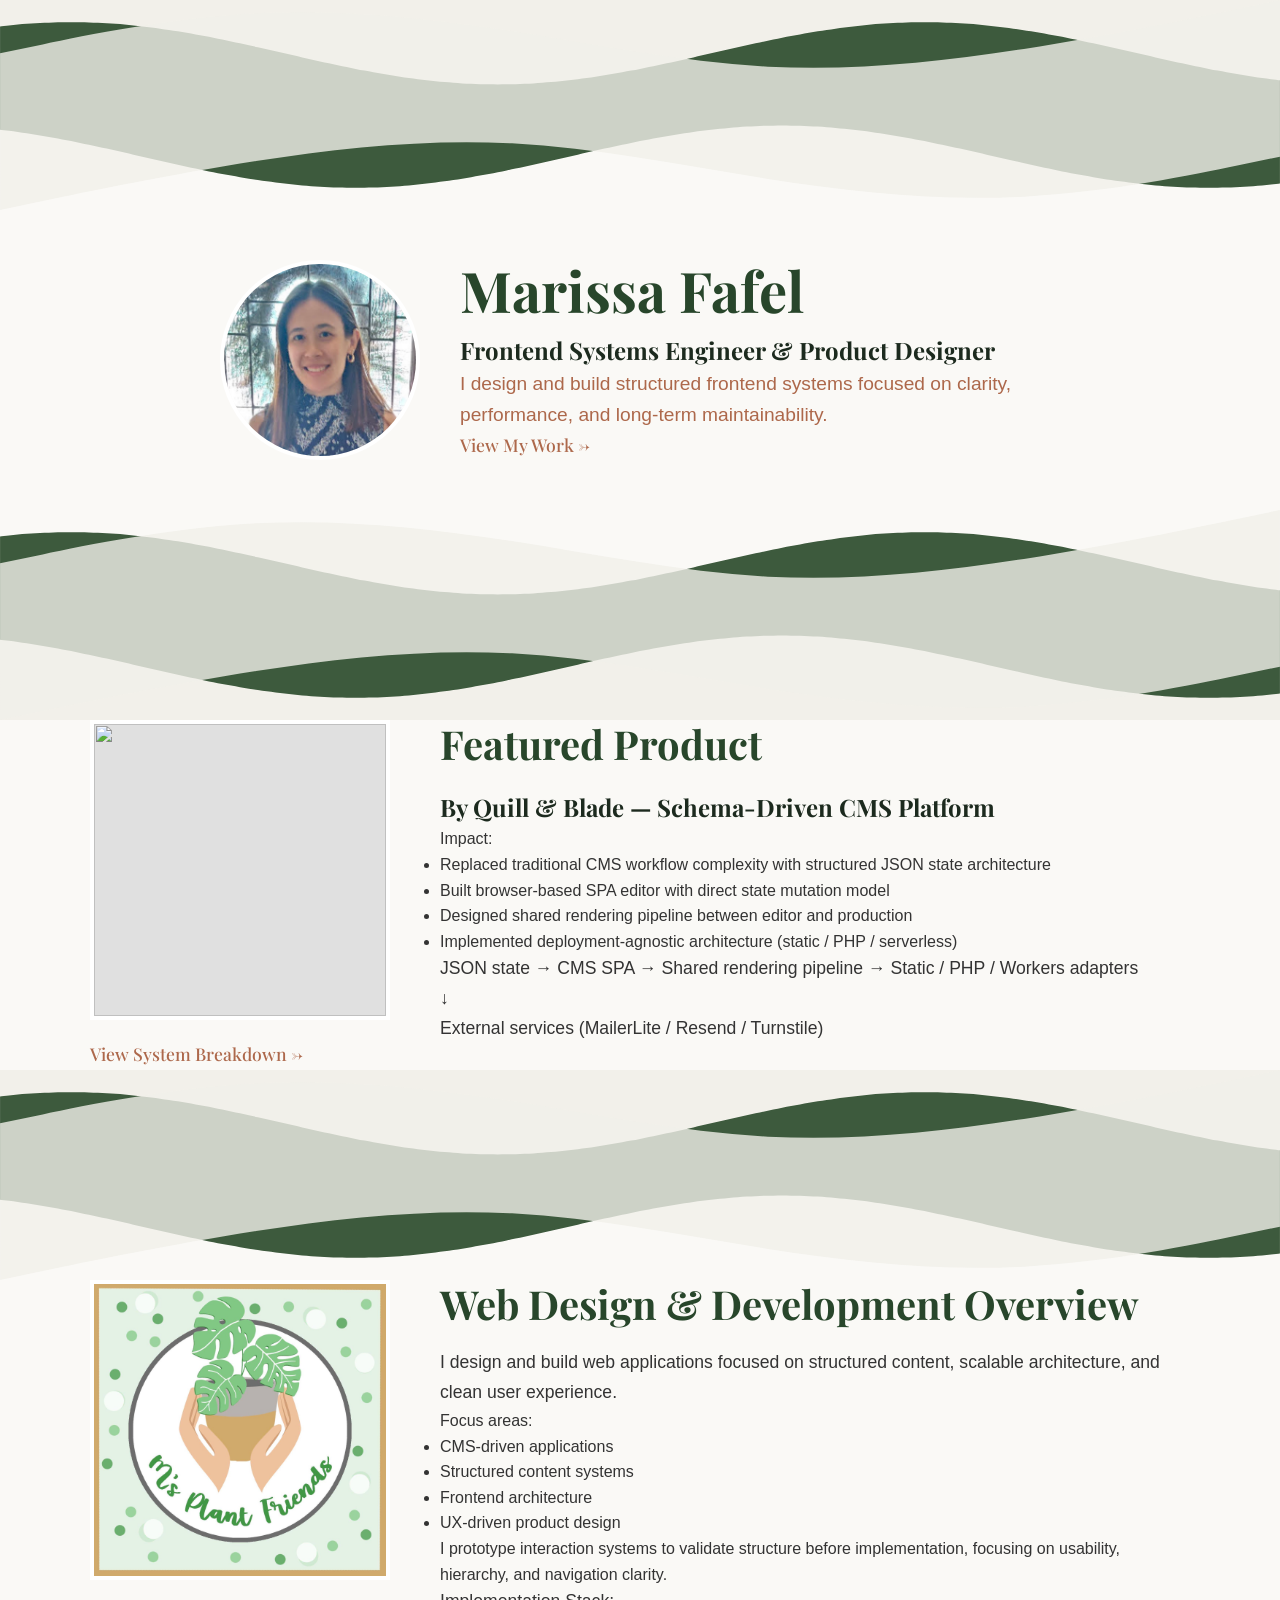
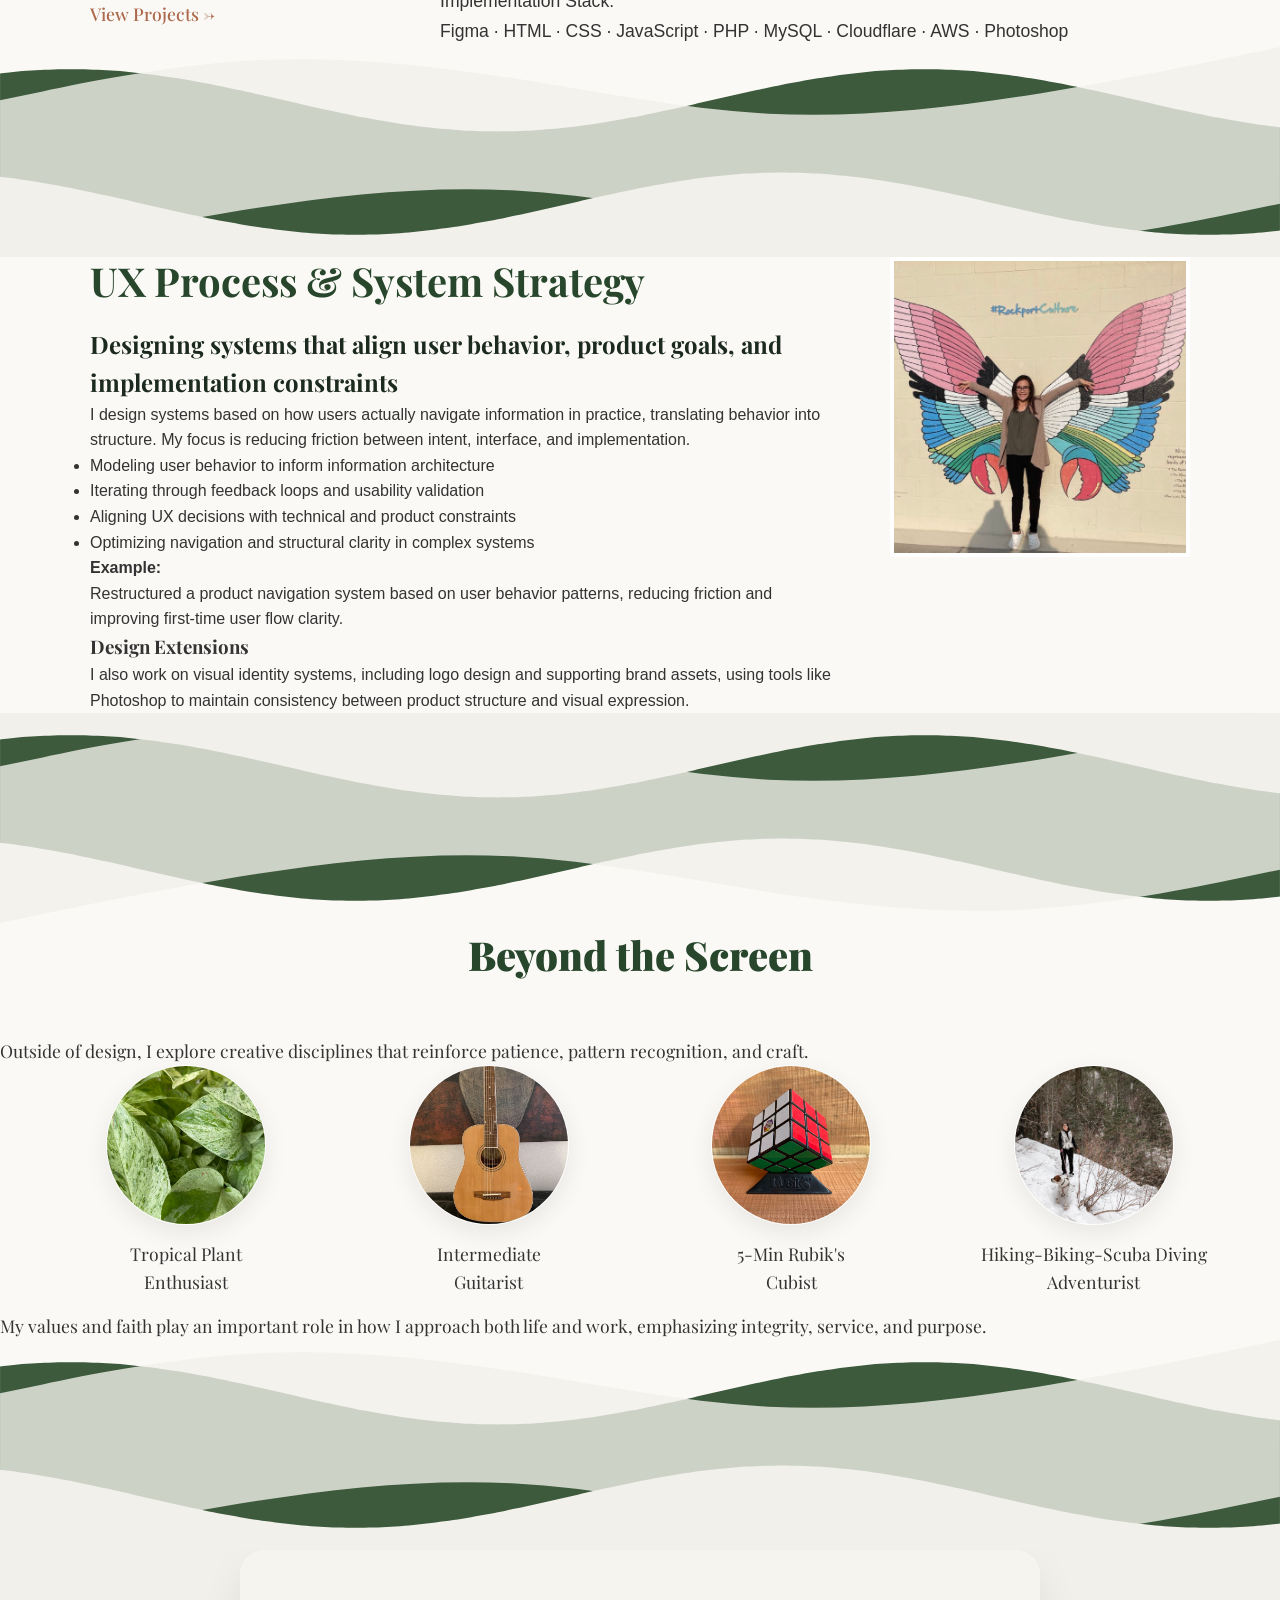
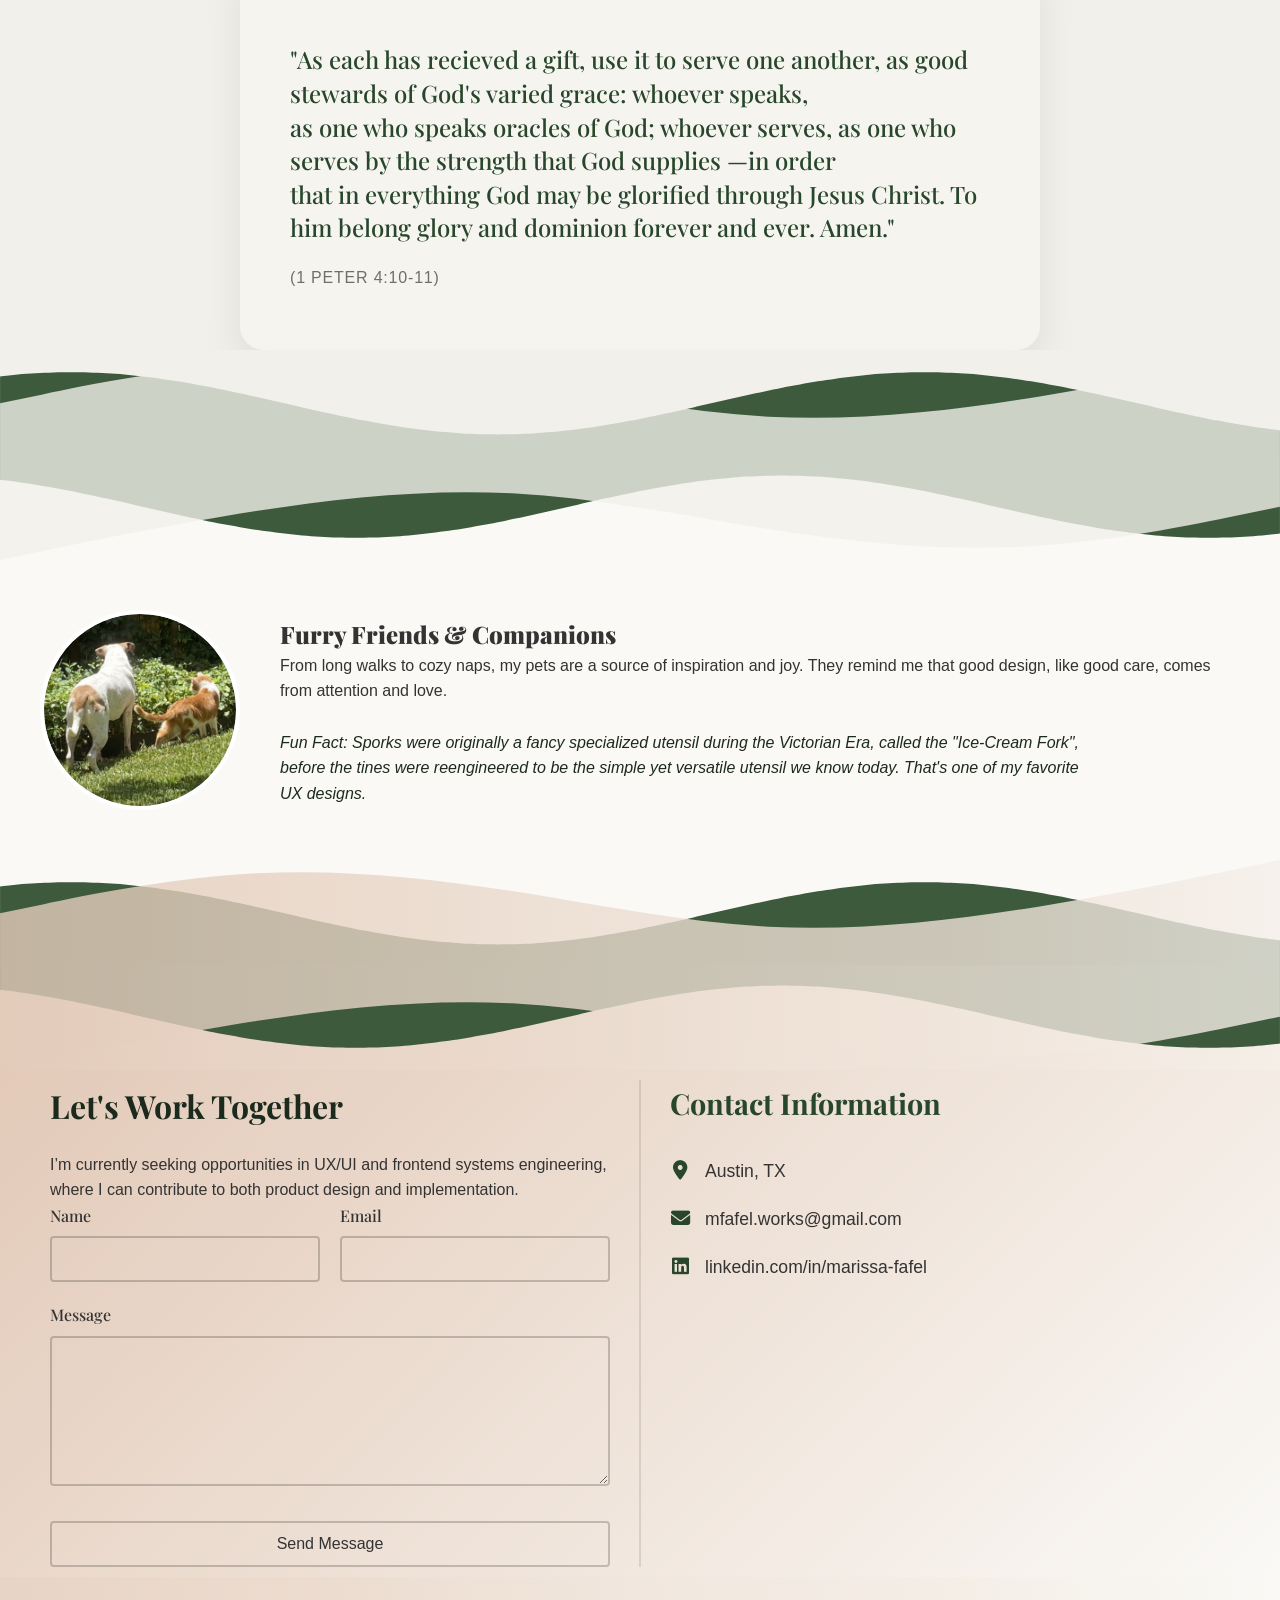
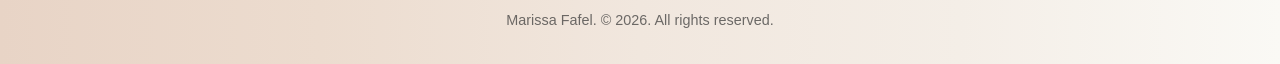
==== index.html @ 88733f37 "Update index.html" ====
<!doctype html>
<html lang="en">
  <head>
    <meta charset="utf-8" />
    <title>Marissa Fafel – Portfolio</title>
    <meta name="viewport" content="width=device-width, initial-scale=1" />
    <link rel="stylesheet" href="assets/css/styles.css" />
    <link rel="stylesheet" href="https://cdnjs.cloudflare.com/ajax/libs/font-awesome/6.4.0/css/all.min.css" />
  </head>
  <body class="is-preload">
    <div id="page-wrapper">
      <!-- Soft Wave Top -->
      <div class="wave-up-two"></div>
      <div class="wave-down"></div>
      <!-- Hero Section -->
      <section id="header" class="hero">
        <div class="hero-banner">
          <div class="hero-content">
            <div class="photo-circle">
              <img src="assets/images/self-photo.jpg" alt="" style="width: 100%; height: 100%; object-fit: cover; border-radius: 0%" />
            </div>
            <div class="hero-text">
              <h1 class="name">Marissa Fafel</h1>
              <h2 class="title">Frontend Systems Engineer & Product Designer</h2>
              <p class="hero-description">I design and build structured frontend systems focused on clarity, performance, and long-term maintainability.</p>
              <a href="#featured-projects" class="learn-more-btn" title="Detailed portfolio page">View My Work →</a>
            </div>
          </div>
        </div>
      </section>
      <!-- Soft Wave Divider -->
      <div class="wave-up"></div>
      <div class="wave-down-two"></div>
      <!-- New Section -->
      <section id="web-design" class="content-section">
        <div class="inner">
          <div class="section-content split-visual-left">
            <div class="visual">
              <div class="media">
                <img src="assets/images/Quill-Blade.jpg" alt="" style="width: 100%; height: 100%; object-fit: cover; border-radius: 0%" />
              </div>
              <a href="#" class="learn-more-btn" title="Detailed portfolio page">View System Breakdown →</a>
            </div>
            <div class="content">
              <h1>Featured Product</h1>
              <h2>By Quill & Blade — Schema-Driven CMS Platform</h2>
              <p> Impact: </p>
              <ul>
                <li>Replaced traditional CMS workflow complexity with structured JSON state architecture</li>
                <li>Built browser-based SPA editor with direct state mutation model</li>
                <li>Designed shared rendering pipeline between editor and production</li>
                <li>Implemented deployment-agnostic architecture (static / PHP / serverless)</li>
              </ul>
              <p class="experience-summary">JSON state → CMS SPA → Shared rendering pipeline → Static / PHP / Workers adapters <br> ↓ <br> External services (MailerLite / Resend / Turnstile) </p>
            </div>
          </div>
        </div>
      </section>
      <!-- Soft Wave Divider -->
      <div class="wave-up-two"></div>
      <div class="wave-down"></div>
      <!-- New Section -->
      <section id="web-design" class="content-section">
        <div class="inner">
          <div class="section-content split-visual-right">
            <div class="visual">
              <div class="media">
                <img src="assets/images/msplantfriends.jpg" alt="" style="width: 100%; height: 100%; object-fit: cover; border-radius: 0%" />
              </div>
              <a href="#" class="learn-more-btn" title="Detailed portfolio page">View Projects →</a>
            </div>
            <div class="content">
              <h1>Web Design & Development Overview</h1>
              <p class="experience-summary">I design and build web applications focused on structured content, scalable architecture, and clean user experience.</p>
              <p>Focus areas:</p>
              <ul>
                <li>CMS-driven applications</li>
                <li>Structured content systems</li>
                <li>Frontend architecture</li>
                <li>UX-driven product design</li>
              </ul>
              <p> I prototype interaction systems to validate structure before implementation, focusing on usability, hierarchy, and navigation clarity.</p>
              <p class="tech-stack experience-summary"> Implementation Stack: <br>Figma · HTML · CSS · JavaScript · PHP · MySQL · Cloudflare · AWS · Photoshop </p>
            </div>
          </div>
        </div>
      </section>
      <!-- Soft Wave Divider -->
      <div class="wave-up"></div>
      <div class="wave-down-two"></div>
      <!-- Power Skills Section -->
      <section id="power-skills" class="content-section">
        <div class="inner">
          <div class="section-content power-skills-content split-visual-left">
            <div class="content">
              <h1>UX Process & System Strategy</h1>
              <h2>Designing systems that align user behavior, product goals, and implementation constraints</h2>
              <div class="skills-description">
                <p>I design systems based on how users actually navigate information in practice, translating behavior into structure. My focus is reducing friction between intent, interface, and implementation.</p>
                <ul>
                  <li>Modeling user behavior to inform information architecture</li>
                  <li>Iterating through feedback loops and usability validation</li>
                  <li>Aligning UX decisions with technical and product constraints</li>
                  <li>Optimizing navigation and structural clarity in complex systems</li>
                </ul>
                <p>
                  <strong>Example:</strong>
                  <br>Restructured a product navigation system based on user behavior patterns, reducing friction and improving first-time user flow clarity.
                </p>
                <h3>Design Extensions</h3>
                <p>I also work on visual identity systems, including logo design and supporting brand assets, using tools like Photoshop to maintain consistency between product structure and visual expression.</p>
              </div>
            </div>
            <div class="visual">
              <div class="media">
                <img src="assets/images/Powerskills.jpg" alt="" style="width: 100%; height: 100%; object-fit: cover; border-radius: 0%" />
              </div>
            </div>
          </div>
        </div>
      </section>
      <!-- Soft Wave Divider -->
      <div class="wave-up-two"></div>
      <div class="wave-down"></div>
      <!-- About Me Bubbles -->
      <section id="about-me" class="content-section">
        <div class="inner">
          <h1 class="section-title">Beyond the Screen</h1>
          <p class="about-explain bubble-caption">Outside of design, I explore creative disciplines that reinforce patience, pattern recognition, and craft.</p>
          <div class="bubble-grid">
            <div class="bubble-item">
              <div class="bubble-photo">
                <img src="assets/images/plant.jpg" alt="" style="width: 100%; height: 100%; object-fit: cover; border-radius: 0%" />
              </div>
              <p class="bubble-caption"> Tropical Plant <br /> Enthusiast </p>
            </div>
            <div class="bubble-item">
              <div class="bubble-photo">
                <img src="assets/images/guitar.jpg" alt="" style="width: 100%; height: 100%; object-fit: cover; border-radius: 0%" />
              </div>
              <p class="bubble-caption"> Intermediate <br /> Guitarist </p>
            </div>
            <div class="bubble-item">
              <div class="bubble-photo">
                <img src="assets/images/cube.jpg" alt="" style="width: 100%; height: 100%; object-fit: cover; border-radius: 0%" />
              </div>
              <p class="bubble-caption"> 5-Min Rubik's <br /> Cubist </p>
            </div>
            <div class="bubble-item">
              <div class="bubble-photo">
                <img src="assets/images/Hiking.jpg" alt="" style="width: 100%; height: 100%; object-fit: cover; border-radius: 0%" />
              </div>
              <p class="bubble-caption"> Hiking-Biking-Scuba Diving <br /> Adventurist </p>
            </div>
          </div>
        </div>
        <div class="about-values bubble-caption">
          <p> My values and faith play an important role in how I approach both life and work, emphasizing integrity, service, and purpose.</p>
        </div>
      </section>
      <!-- Soft Wave Divider -->
      <div class="wave-up"></div>
      <div class="wave-down-two"></div>
      <!-- Quote Section -->
      <section class="quote-section">
        <div class="quote-glass">
          <p class="quote-text">
            <br />"As each has recieved a gift, use it to serve one another, as good stewards of God's varied grace: whoever speaks, <br /> as one who speaks oracles of God; whoever serves, as one who serves by the strength that God supplies —in order <br /> that in everything God may be glorified through Jesus Christ. To him belong glory and dominion forever and ever. Amen."
          </p>
          <span class="quote-author">(1 Peter 4:10-11)</span>
        </div>
      </section>
      <!-- Soft Wave Divider -->
      <div class="wave-up-two"></div>
      <div class="wave-down"></div>
      <!-- Pets Section -->
      <section id="pets" class="hero pets-hero content-section">
        <div class="hero-banner">
          <div class="hero-content">
            <div class="photo-circle">
              <!-- Pet image -->
              <img src="assets/images/pets.jpg" alt="" style="width: 100%; height: 100%; object-fit: cover; border-radius: 50%" />
            </div>
            <div class="hero-text">
              <h1>Furry Friends & Companions</h1>
              <p> From long walks to cozy naps, my pets are a source of inspiration and joy. They remind me that good design, like good care, comes from attention and love. </p>
              <!-- Fun Fact Bubble -->
              <div class="fun-fact">
                <p class="fun-fact">
                  <em>
                    <br />Fun Fact: Sporks were originally a fancy specialized utensil during the Victorian Era, called the "Ice-Cream Fork", before the tines were reengineered to be the simple yet versatile utensil we know today. That's one of my favorite UX designs. </em>
                </p>
              </div>
            </div>
          </div>
        </div>
      </section>
      <!-- Soft Wave Divider -->
      <div class="wave-last"></div>
      <div class="wave-last-two"></div>
      <!-- Contact Section -->
      <section id="contact" class="content-section contact-section">
        <div class="inner">
          <div class="contact-content">
            <div class="contact-form">
              <h2>Let's Work Together</h2>
              <p>I’m currently seeking opportunities in UX/UI and frontend systems engineering, where I can contribute to both product design and implementation.</p>
              <form method="post" action="#">
                <div class="form-grid">
                  <div class="form-field">
                    <label for="name">Name</label>
                    <input type="text" name="name" id="name" />
                  </div>
                  <div class="form-field">
                    <label for="email">Email</label>
                    <input type="email" name="email" id="email" />
                  </div>
                  <div class="form-field full-width">
                    <label for="message">Message</label>
                    <textarea name="message" id="message" rows="4"></textarea>
                  </div>
                  <div class="form-field full-width">
                    <input type="submit" value="Send Message" class="submit-btn" />
                  </div>
                </div>
              </form>
            </div>
            <div class="contact-info">
              <h3>Contact Information</h3>
              <ul class="contact-list">
                <li class="contact-item">
                  <i class="fas fa-map-marker-alt"></i>
                  <span>Austin, TX</span>
                </li>
                <li class="contact-item">
                  <i class="fas fa-envelope"></i>
                  <a>mfafel.works@gmail.com</a>
                </li>
                <li class="contact-item">
                  <i class="fab fa-linkedin"></i>
                  <a href="https://linkedin.com/in/marissa-fafel">linkedin.com/in/marissa-fafel</a>
                </li>
              </ul>
            </div>
          </div>
        </div>
      </section>
      <!-- Footer -->
      <footer id="footer" class="site-footer">
        <div class="inner">
          <p class="copyright">Marissa Fafel. © 2026. All rights reserved.</p>
        </div>
      </footer>
    </div>
    <script src="assets/waves.js"></script>
  </body>
</html>
---- assets/css/styles.css ----
/* Marissa Fafel Portfolio - Main Stylesheet */
/* This file ONLY contains @import statements - must be at TOP */

/* Import all modules in dependency order */
@import url('fonts.css');
@import url('variables.css');
@import url('base.css');
@import url('waves.css');
@import url('hero.css');
@import url('hero2.css');
@import url('layouts.css');
@import url('bubbles.css');
@import url('quote.css');
@import url('contact.css');
@import url('footer.css');
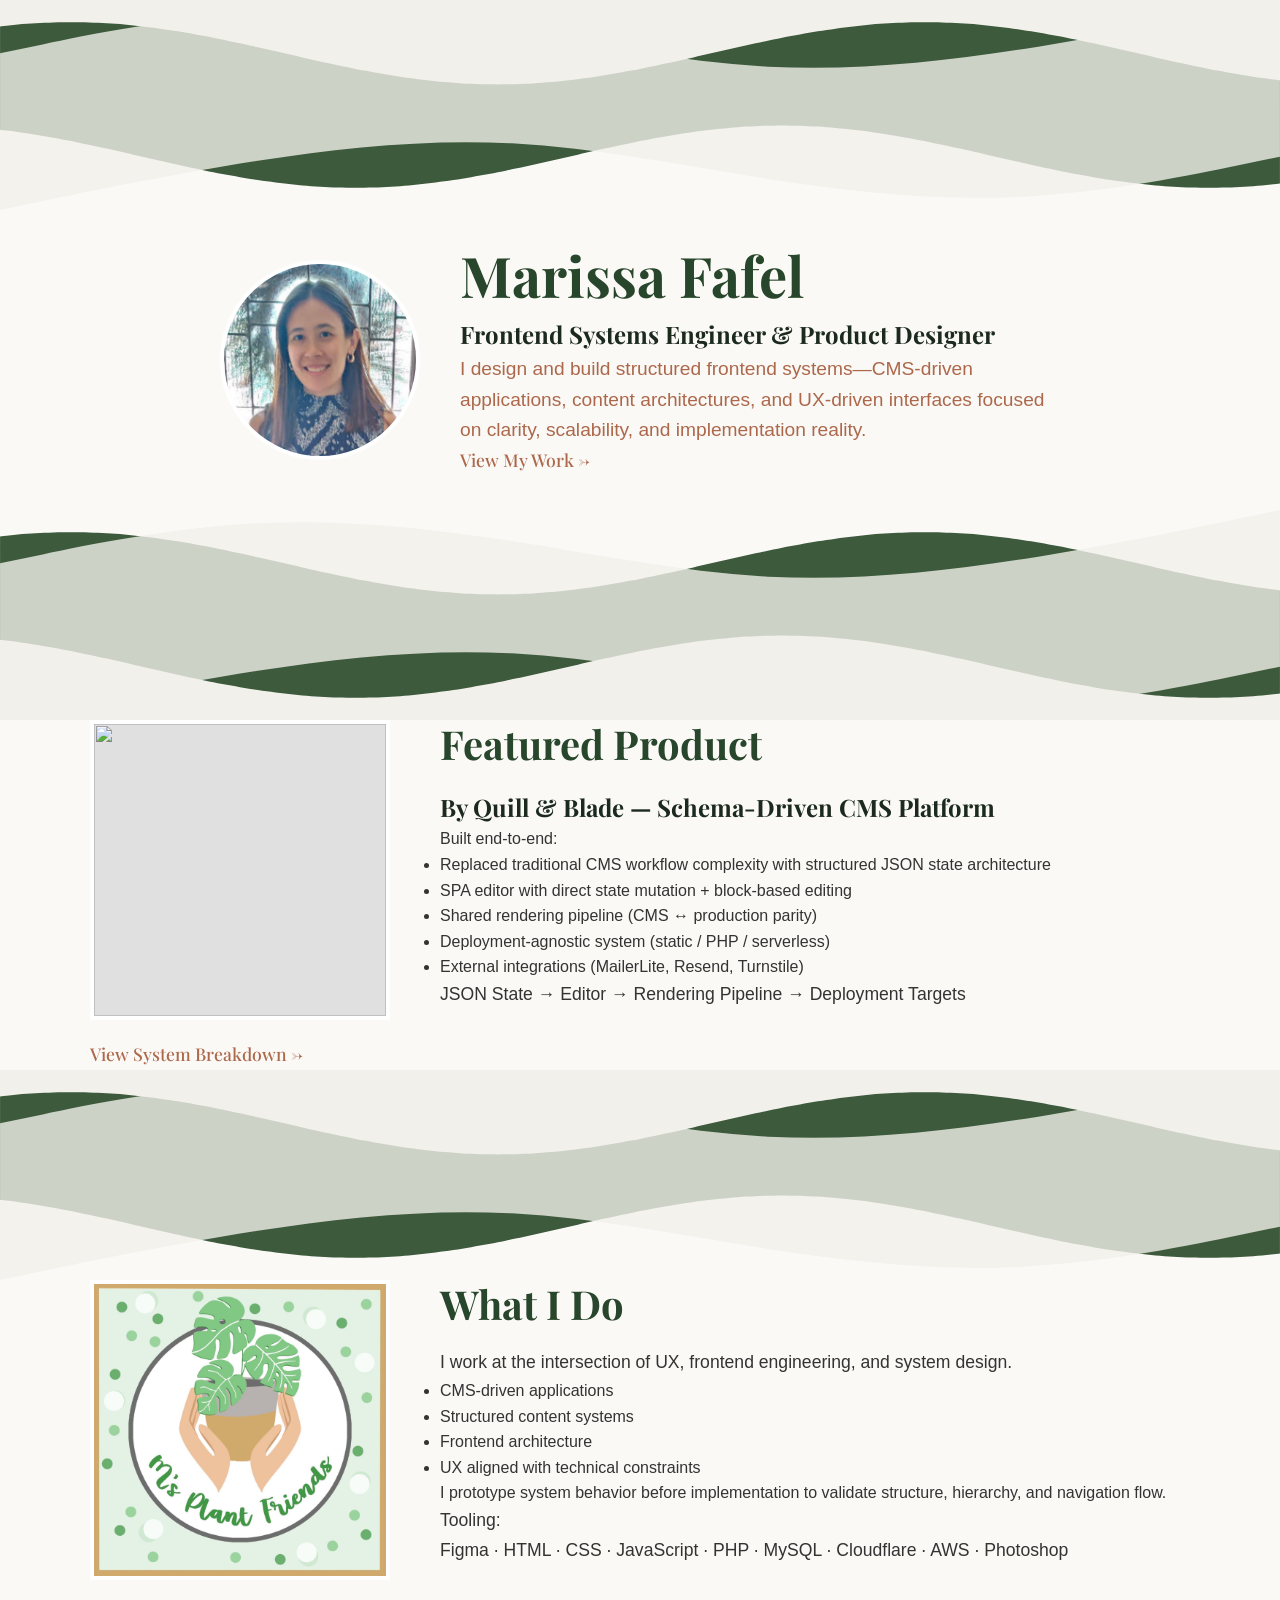
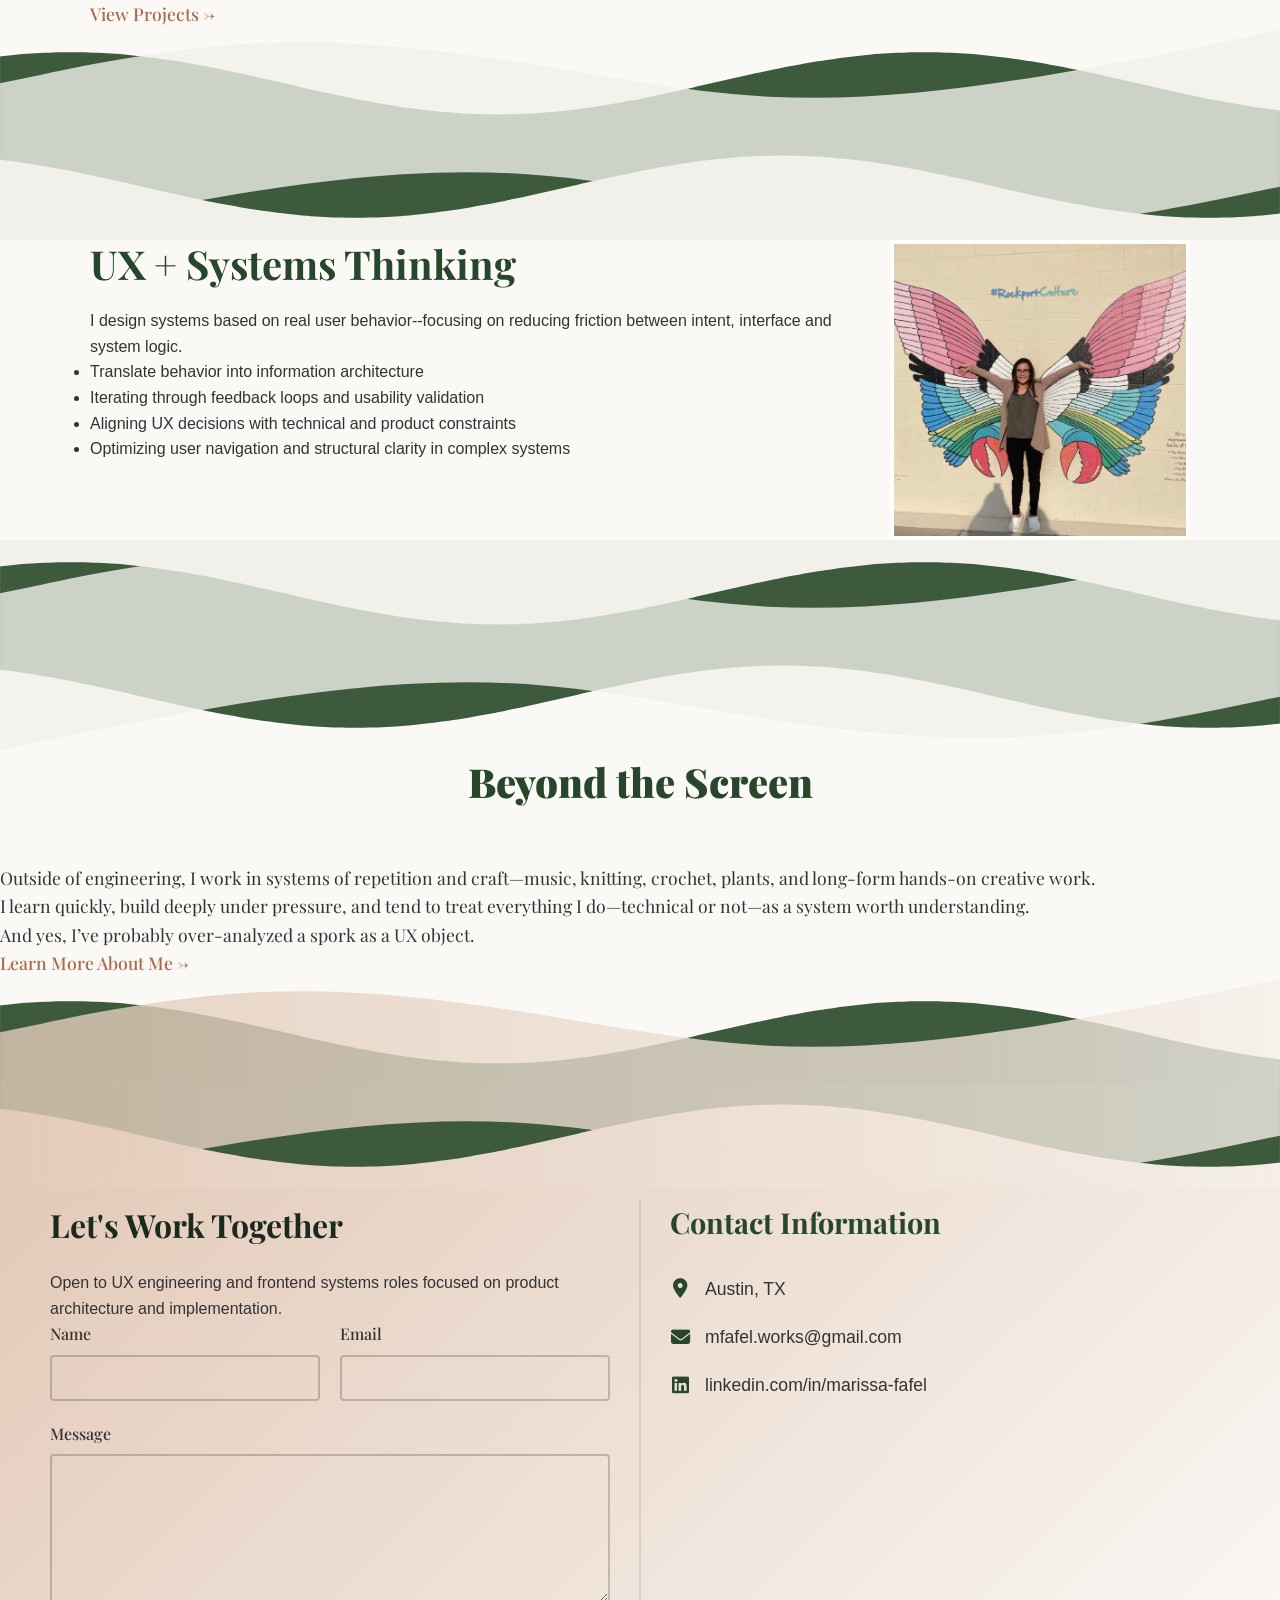
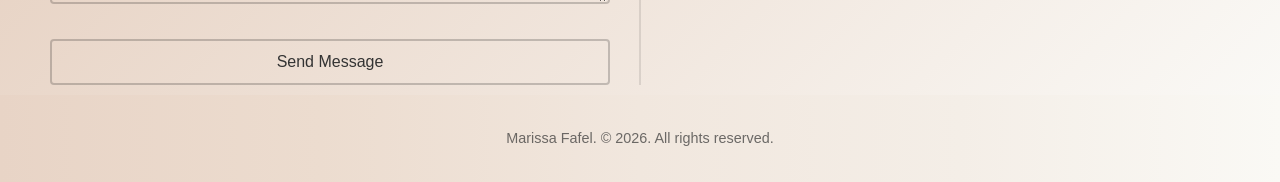
==== commit 1b3aa621: "Update index.html" ====
--- a/index.html
+++ b/index.html
@@ -22,7 +22,7 @@
             <div class="hero-text">
               <h1 class="name">Marissa Fafel</h1>
               <h2 class="title">Frontend Systems Engineer & Product Designer</h2>
-              <p class="hero-description">I design and build structured frontend systems focused on clarity, performance, and long-term maintainability.</p>
+              <p class="hero-description">I design and build structured frontend systems—CMS-driven applications, content architectures, and UX-driven interfaces focused on clarity, scalability, and implementation reality.</p>
               <a href="#featured-projects" class="learn-more-btn" title="Detailed portfolio page">View My Work →</a>
             </div>
           </div>
@@ -44,14 +44,17 @@
             <div class="content">
               <h1>Featured Product</h1>
               <h2>By Quill & Blade — Schema-Driven CMS Platform</h2>
-              <p> Impact: </p>
+              <p> Built end-to-end: </p>
               <ul>
                 <li>Replaced traditional CMS workflow complexity with structured JSON state architecture</li>
-                <li>Built browser-based SPA editor with direct state mutation model</li>
-                <li>Designed shared rendering pipeline between editor and production</li>
-                <li>Implemented deployment-agnostic architecture (static / PHP / serverless)</li>
+                <li>SPA editor with direct state mutation + block-based editing</li>
+                <li>Shared rendering pipeline (CMS ↔ production parity)</li>
+                <li>Deployment-agnostic system (static / PHP / serverless)</li>
+                <li>External integrations (MailerLite, Resend, Turnstile)</li>
               </ul>
-              <p class="experience-summary">JSON state → CMS SPA → Shared rendering pipeline → Static / PHP / Workers adapters <br> ↓ <br> External services (MailerLite / Resend / Turnstile) </p>
+              <p class="experience-summary">
+                JSON State → Editor → Rendering Pipeline → Deployment Targets
+              </p>
             </div>
           </div>
         </div>
@@ -70,17 +73,16 @@
               <a href="#" class="learn-more-btn" title="Detailed portfolio page">View Projects →</a>
             </div>
             <div class="content">
-              <h1>Web Design & Development Overview</h1>
-              <p class="experience-summary">I design and build web applications focused on structured content, scalable architecture, and clean user experience.</p>
-              <p>Focus areas:</p>
+              <h1>What I Do</h1>
+              <p class="experience-summary">I work at the intersection of UX, frontend engineering, and system design.</p>
               <ul>
                 <li>CMS-driven applications</li>
                 <li>Structured content systems</li>
                 <li>Frontend architecture</li>
-                <li>UX-driven product design</li>
+                <li>UX aligned with technical constraints</li>
               </ul>
-              <p> I prototype interaction systems to validate structure before implementation, focusing on usability, hierarchy, and navigation clarity.</p>
-              <p class="tech-stack experience-summary"> Implementation Stack: <br>Figma · HTML · CSS · JavaScript · PHP · MySQL · Cloudflare · AWS · Photoshop </p>
+              <p>I prototype system behavior before implementation to validate structure, hierarchy, and navigation flow.</p>
+              <p class="tech-stack experience-summary"> Tooling: <br>Figma · HTML · CSS · JavaScript · PHP · MySQL · Cloudflare · AWS · Photoshop </p>
             </div>
           </div>
         </div>
@@ -93,22 +95,15 @@
         <div class="inner">
           <div class="section-content power-skills-content split-visual-left">
             <div class="content">
-              <h1>UX Process & System Strategy</h1>
-              <h2>Designing systems that align user behavior, product goals, and implementation constraints</h2>
+              <h1>UX + Systems Thinking</h1>
               <div class="skills-description">
-                <p>I design systems based on how users actually navigate information in practice, translating behavior into structure. My focus is reducing friction between intent, interface, and implementation.</p>
+                <p>I design systems based on real user behavior--focusing on reducing friction between intent, interface and system logic.</p>
                 <ul>
-                  <li>Modeling user behavior to inform information architecture</li>
+                  <li>Translate behavior into information architecture</li>
                   <li>Iterating through feedback loops and usability validation</li>
                   <li>Aligning UX decisions with technical and product constraints</li>
-                  <li>Optimizing navigation and structural clarity in complex systems</li>
+                  <li>Optimizing user navigation and structural clarity in complex systems</li>
                 </ul>
-                <p>
-                  <strong>Example:</strong>
-                  <br>Restructured a product navigation system based on user behavior patterns, reducing friction and improving first-time user flow clarity.
-                </p>
-                <h3>Design Extensions</h3>
-                <p>I also work on visual identity systems, including logo design and supporting brand assets, using tools like Photoshop to maintain consistency between product structure and visual expression.</p>
               </div>
             </div>
             <div class="visual">
@@ -126,74 +121,13 @@
       <section id="about-me" class="content-section">
         <div class="inner">
           <h1 class="section-title">Beyond the Screen</h1>
-          <p class="about-explain bubble-caption">Outside of design, I explore creative disciplines that reinforce patience, pattern recognition, and craft.</p>
-          <div class="bubble-grid">
-            <div class="bubble-item">
-              <div class="bubble-photo">
-                <img src="assets/images/plant.jpg" alt="" style="width: 100%; height: 100%; object-fit: cover; border-radius: 0%" />
-              </div>
-              <p class="bubble-caption"> Tropical Plant <br /> Enthusiast </p>
+          <p class="about-explain bubble-caption">
+            Outside of engineering, I work in systems of repetition and craft—music, knitting, crochet, plants, and long-form hands-on creative work.<br>
+            I learn quickly, build deeply under pressure, and tend to treat everything I do—technical or not—as a system worth understanding.<br>
+            And yes, I’ve probably over-analyzed a spork as a UX object.
+          </p>
+         <a href="/about.html" class="learn-more-btn" title="Detailed portfolio page">Learn More About Me →</a>
             </div>
-            <div class="bubble-item">
-              <div class="bubble-photo">
-                <img src="assets/images/guitar.jpg" alt="" style="width: 100%; height: 100%; object-fit: cover; border-radius: 0%" />
-              </div>
-              <p class="bubble-caption"> Intermediate <br /> Guitarist </p>
-            </div>
-            <div class="bubble-item">
-              <div class="bubble-photo">
-                <img src="assets/images/cube.jpg" alt="" style="width: 100%; height: 100%; object-fit: cover; border-radius: 0%" />
-              </div>
-              <p class="bubble-caption"> 5-Min Rubik's <br /> Cubist </p>
-            </div>
-            <div class="bubble-item">
-              <div class="bubble-photo">
-                <img src="assets/images/Hiking.jpg" alt="" style="width: 100%; height: 100%; object-fit: cover; border-radius: 0%" />
-              </div>
-              <p class="bubble-caption"> Hiking-Biking-Scuba Diving <br /> Adventurist </p>
-            </div>
-          </div>
-        </div>
-        <div class="about-values bubble-caption">
-          <p> My values and faith play an important role in how I approach both life and work, emphasizing integrity, service, and purpose.</p>
-        </div>
-      </section>
-      <!-- Soft Wave Divider -->
-      <div class="wave-up"></div>
-      <div class="wave-down-two"></div>
-      <!-- Quote Section -->
-      <section class="quote-section">
-        <div class="quote-glass">
-          <p class="quote-text">
-            <br />"As each has recieved a gift, use it to serve one another, as good stewards of God's varied grace: whoever speaks, <br /> as one who speaks oracles of God; whoever serves, as one who serves by the strength that God supplies —in order <br /> that in everything God may be glorified through Jesus Christ. To him belong glory and dominion forever and ever. Amen."
-          </p>
-          <span class="quote-author">(1 Peter 4:10-11)</span>
-        </div>
-      </section>
-      <!-- Soft Wave Divider -->
-      <div class="wave-up-two"></div>
-      <div class="wave-down"></div>
-      <!-- Pets Section -->
-      <section id="pets" class="hero pets-hero content-section">
-        <div class="hero-banner">
-          <div class="hero-content">
-            <div class="photo-circle">
-              <!-- Pet image -->
-              <img src="assets/images/pets.jpg" alt="" style="width: 100%; height: 100%; object-fit: cover; border-radius: 50%" />
-            </div>
-            <div class="hero-text">
-              <h1>Furry Friends & Companions</h1>
-              <p> From long walks to cozy naps, my pets are a source of inspiration and joy. They remind me that good design, like good care, comes from attention and love. </p>
-              <!-- Fun Fact Bubble -->
-              <div class="fun-fact">
-                <p class="fun-fact">
-                  <em>
-                    <br />Fun Fact: Sporks were originally a fancy specialized utensil during the Victorian Era, called the "Ice-Cream Fork", before the tines were reengineered to be the simple yet versatile utensil we know today. That's one of my favorite UX designs. </em>
-                </p>
-              </div>
-            </div>
-          </div>
-        </div>
       </section>
       <!-- Soft Wave Divider -->
       <div class="wave-last"></div>
@@ -204,7 +138,7 @@
           <div class="contact-content">
             <div class="contact-form">
               <h2>Let's Work Together</h2>
-              <p>I’m currently seeking opportunities in UX/UI and frontend systems engineering, where I can contribute to both product design and implementation.</p>
+              <p>Open to UX engineering and frontend systems roles focused on product architecture and implementation.</p>
               <form method="post" action="#">
                 <div class="form-grid">
                   <div class="form-field">
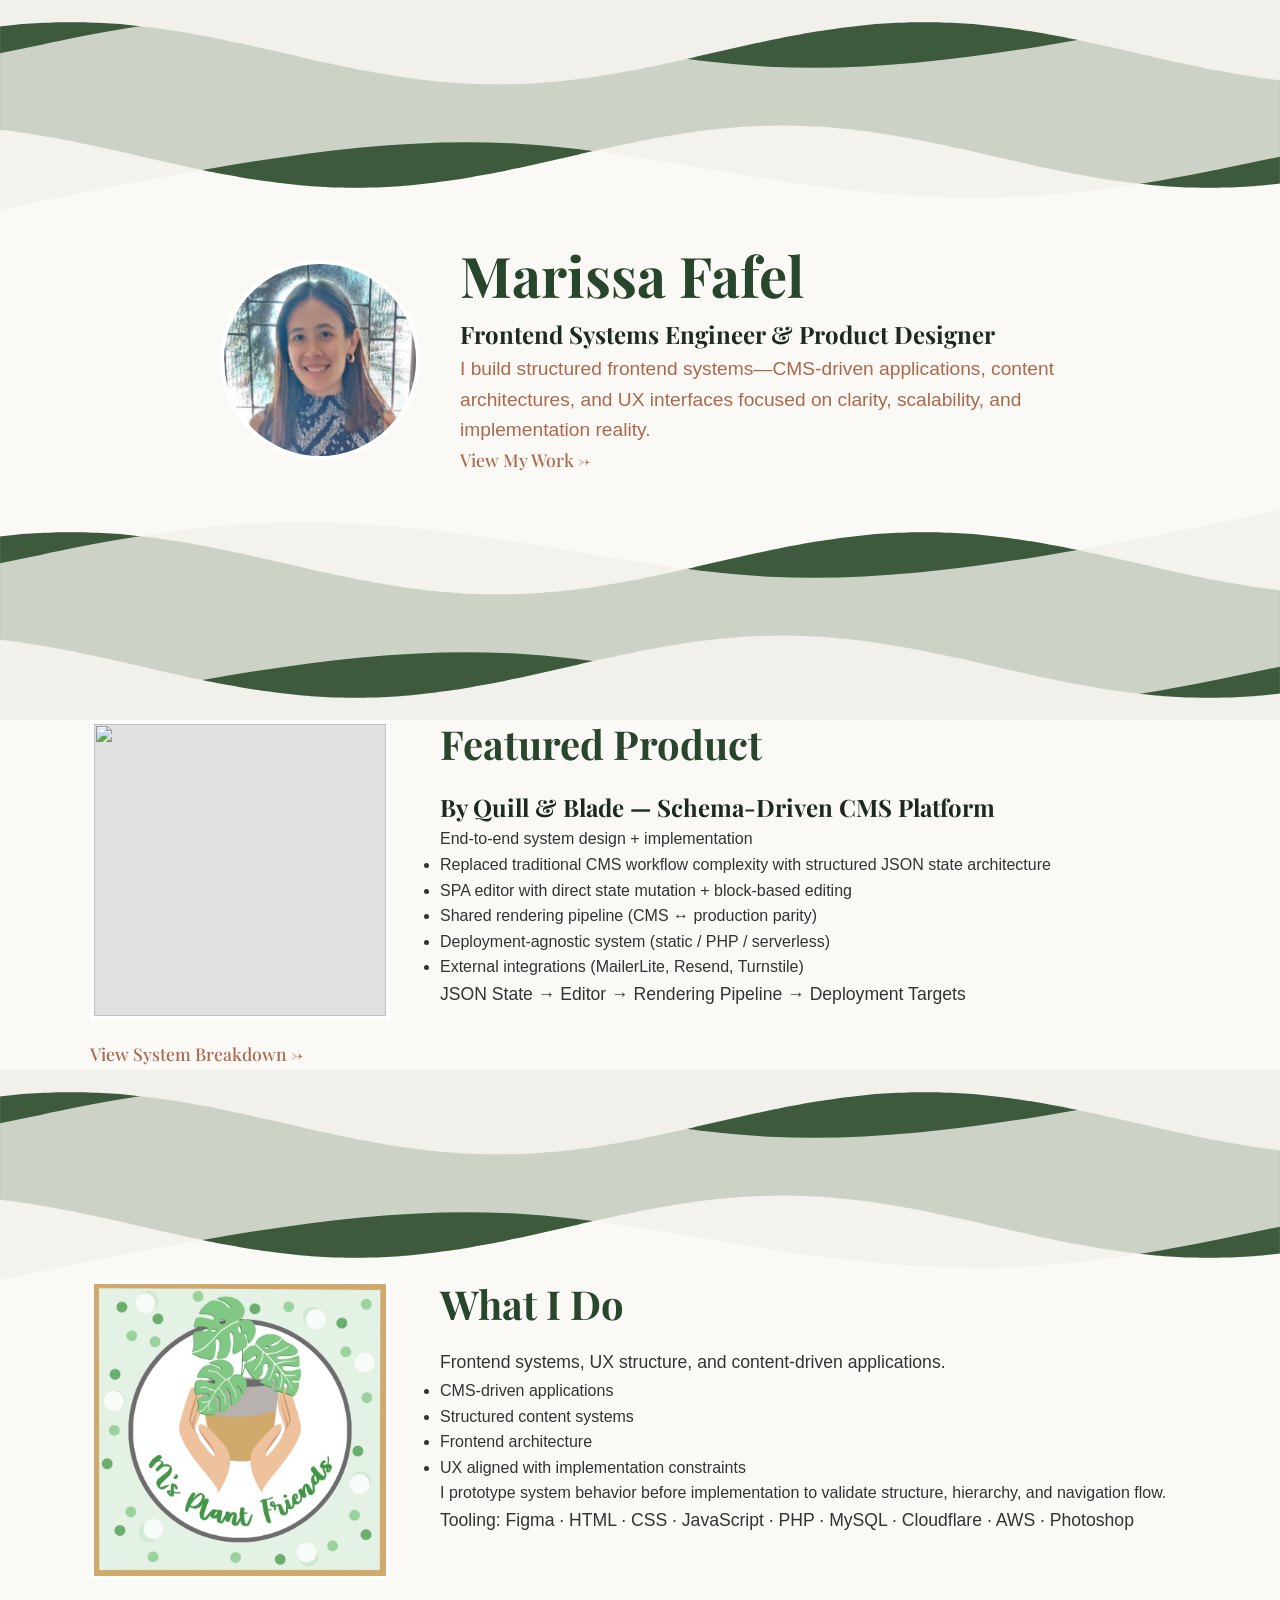
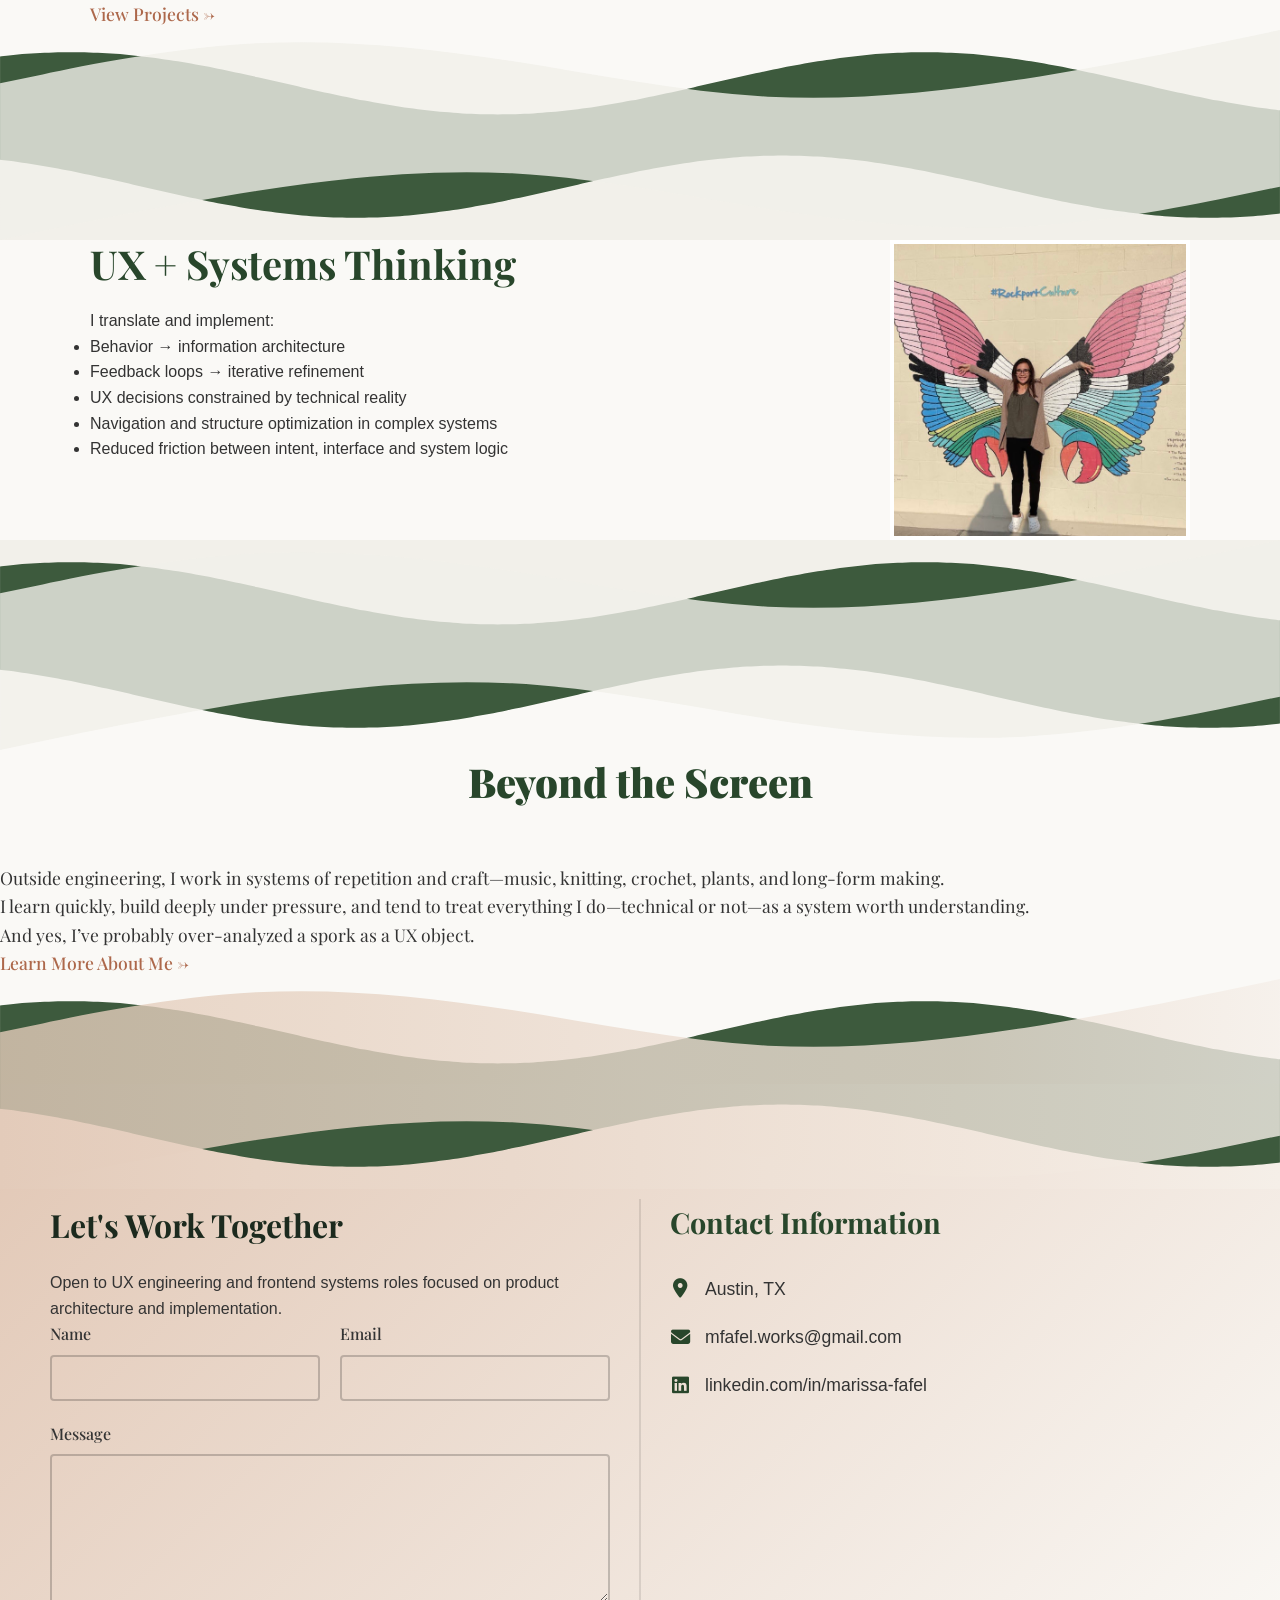
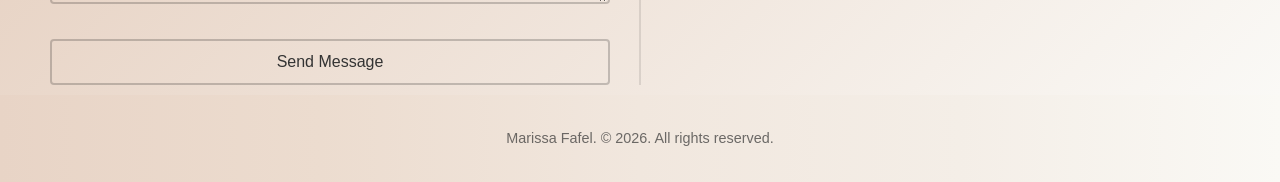
==== commit e5001073: "Update index.html" ====
--- a/index.html
+++ b/index.html
@@ -22,7 +22,7 @@
             <div class="hero-text">
               <h1 class="name">Marissa Fafel</h1>
               <h2 class="title">Frontend Systems Engineer & Product Designer</h2>
-              <p class="hero-description">I design and build structured frontend systems—CMS-driven applications, content architectures, and UX-driven interfaces focused on clarity, scalability, and implementation reality.</p>
+              <p class="hero-description">I build structured frontend systems—CMS-driven applications, content architectures, and UX interfaces focused on clarity, scalability, and implementation reality.</p>
               <a href="#featured-projects" class="learn-more-btn" title="Detailed portfolio page">View My Work →</a>
             </div>
           </div>
@@ -44,7 +44,7 @@
             <div class="content">
               <h1>Featured Product</h1>
               <h2>By Quill & Blade — Schema-Driven CMS Platform</h2>
-              <p> Built end-to-end: </p>
+              <p>End-to-end system design + implementation</p>
               <ul>
                 <li>Replaced traditional CMS workflow complexity with structured JSON state architecture</li>
                 <li>SPA editor with direct state mutation + block-based editing</li>
@@ -74,15 +74,15 @@
             </div>
             <div class="content">
               <h1>What I Do</h1>
-              <p class="experience-summary">I work at the intersection of UX, frontend engineering, and system design.</p>
+              <p class="experience-summary">Frontend systems, UX structure, and content-driven applications.</p>
               <ul>
                 <li>CMS-driven applications</li>
                 <li>Structured content systems</li>
                 <li>Frontend architecture</li>
-                <li>UX aligned with technical constraints</li>
+                <li>UX aligned with implementation constraints</li>
               </ul>
               <p>I prototype system behavior before implementation to validate structure, hierarchy, and navigation flow.</p>
-              <p class="tech-stack experience-summary"> Tooling: <br>Figma · HTML · CSS · JavaScript · PHP · MySQL · Cloudflare · AWS · Photoshop </p>
+              <p class="tech-stack experience-summary"> Tooling: Figma · HTML · CSS · JavaScript · PHP · MySQL · Cloudflare · AWS · Photoshop </p>
             </div>
           </div>
         </div>
@@ -97,12 +97,13 @@
             <div class="content">
               <h1>UX + Systems Thinking</h1>
               <div class="skills-description">
-                <p>I design systems based on real user behavior--focusing on reducing friction between intent, interface and system logic.</p>
+                <p>I translate and implement:</p>
                 <ul>
-                  <li>Translate behavior into information architecture</li>
-                  <li>Iterating through feedback loops and usability validation</li>
-                  <li>Aligning UX decisions with technical and product constraints</li>
-                  <li>Optimizing user navigation and structural clarity in complex systems</li>
+                  <li>Behavior → information architecture</li>
+                  <li>Feedback loops → iterative refinement</li>
+                  <li>UX decisions constrained by technical reality</li>
+                  <li>Navigation and structure optimization in complex systems</li>
+                  <li>Reduced friction between intent, interface and system logic</li>
                 </ul>
               </div>
             </div>
@@ -122,11 +123,11 @@
         <div class="inner">
           <h1 class="section-title">Beyond the Screen</h1>
           <p class="about-explain bubble-caption">
-            Outside of engineering, I work in systems of repetition and craft—music, knitting, crochet, plants, and long-form hands-on creative work.<br>
+            Outside engineering, I work in systems of repetition and craft—music, knitting, crochet, plants, and long-form making.<br>
             I learn quickly, build deeply under pressure, and tend to treat everything I do—technical or not—as a system worth understanding.<br>
             And yes, I’ve probably over-analyzed a spork as a UX object.
           </p>
-         <a href="/about.html" class="learn-more-btn" title="Detailed portfolio page">Learn More About Me →</a>
+         <a href="/html-portfolio/about" class="learn-more-btn" title="Detailed portfolio page">Learn More About Me →</a>
             </div>
       </section>
       <!-- Soft Wave Divider -->
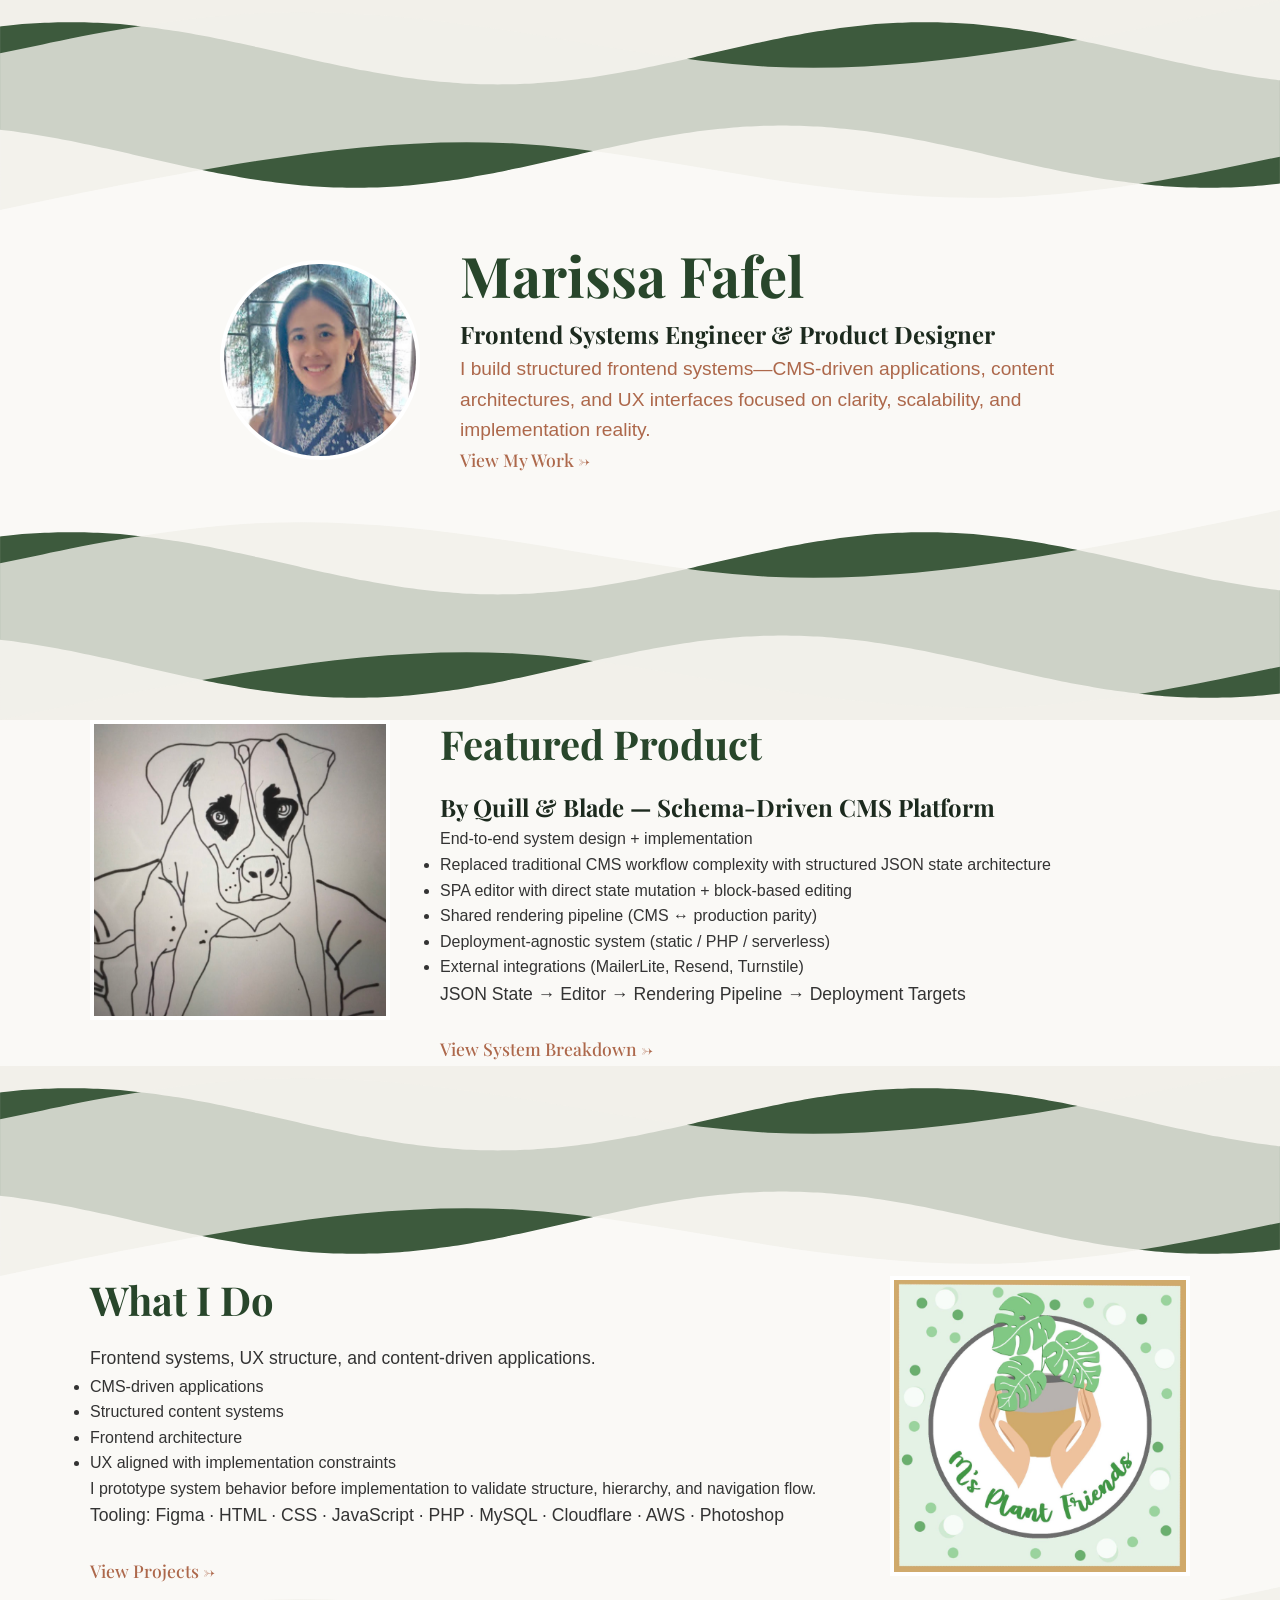
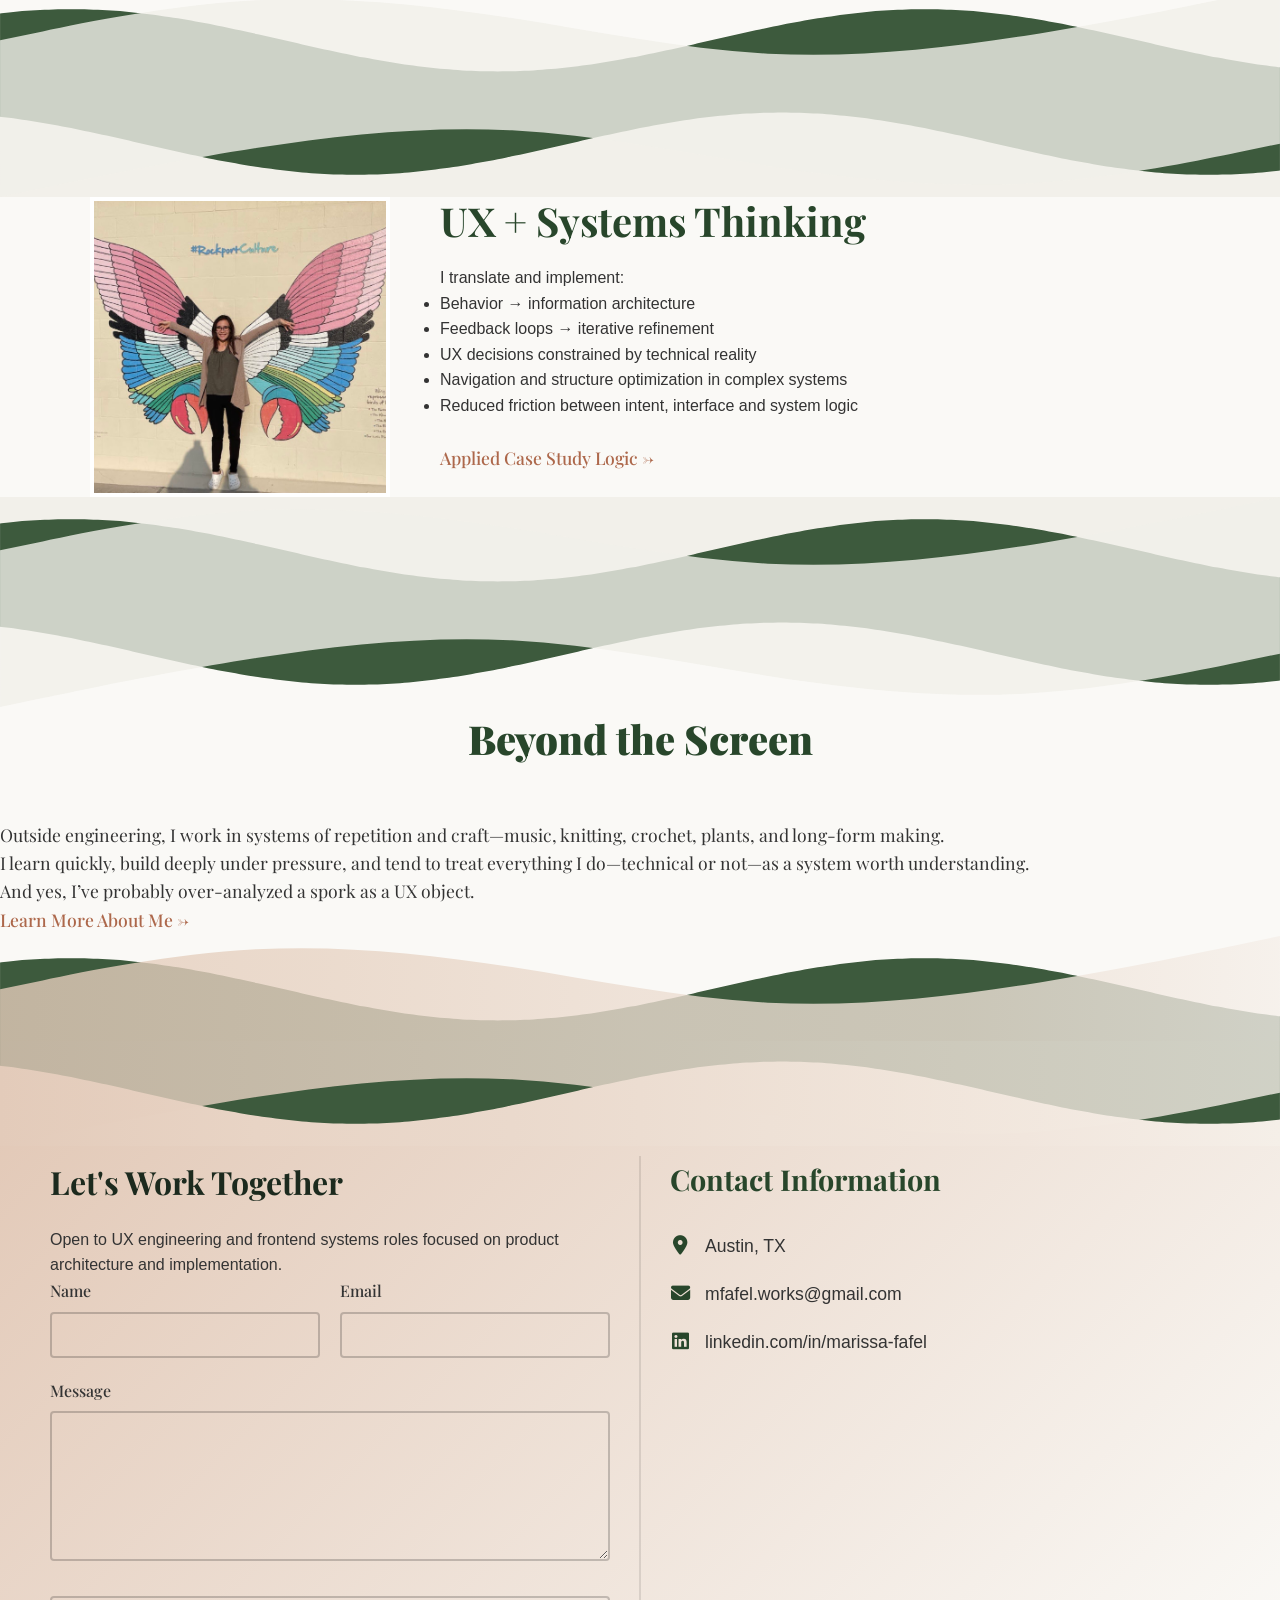
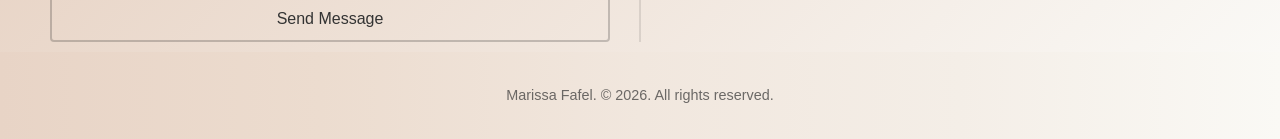
==== commit 29201724: "Update index.html" ====
--- a/index.html
+++ b/index.html
@@ -37,9 +37,8 @@
           <div class="section-content split-visual-left">
             <div class="visual">
               <div class="media">
-                <img src="assets/images/Quill-Blade.jpg" alt="" style="width: 100%; height: 100%; object-fit: cover; border-radius: 0%" />
+                <img src="assets/images/sketch.jpg" alt="" style="width: 100%; height: 100%; object-fit: cover; border-radius: 0%" />
               </div>
-              <a href="#" class="learn-more-btn" title="Detailed portfolio page">View System Breakdown →</a>
             </div>
             <div class="content">
               <h1>Featured Product</h1>
@@ -55,6 +54,7 @@
               <p class="experience-summary">
                 JSON State → Editor → Rendering Pipeline → Deployment Targets
               </p>
+              <br> <a href="#" class="learn-more-btn" title="Detailed portfolio page">View System Breakdown →</a>
             </div>
           </div>
         </div>
@@ -66,12 +66,6 @@
       <section id="web-design" class="content-section">
         <div class="inner">
           <div class="section-content split-visual-right">
-            <div class="visual">
-              <div class="media">
-                <img src="assets/images/msplantfriends.jpg" alt="" style="width: 100%; height: 100%; object-fit: cover; border-radius: 0%" />
-              </div>
-              <a href="#" class="learn-more-btn" title="Detailed portfolio page">View Projects →</a>
-            </div>
             <div class="content">
               <h1>What I Do</h1>
               <p class="experience-summary">Frontend systems, UX structure, and content-driven applications.</p>
@@ -83,6 +77,12 @@
               </ul>
               <p>I prototype system behavior before implementation to validate structure, hierarchy, and navigation flow.</p>
               <p class="tech-stack experience-summary"> Tooling: Figma · HTML · CSS · JavaScript · PHP · MySQL · Cloudflare · AWS · Photoshop </p>
+            <br> <a href="#" class="learn-more-btn" title="Detailed portfolio page">View Projects →</a>
+            </div>
+            <div class="visual">
+              <div class="media">
+                <img src="assets/images/msplantfriends.jpg" alt="" style="width: 100%; height: 100%; object-fit: cover; border-radius: 0%" />
+              </div>
             </div>
           </div>
         </div>
@@ -94,6 +94,11 @@
       <section id="power-skills" class="content-section">
         <div class="inner">
           <div class="section-content power-skills-content split-visual-left">
+             <div class="visual">
+              <div class="media">
+                <img src="assets/images/Powerskills.jpg" alt="" style="width: 100%; height: 100%; object-fit: cover; border-radius: 0%" />
+              </div>
+            </div>
             <div class="content">
               <h1>UX + Systems Thinking</h1>
               <div class="skills-description">
@@ -105,11 +110,7 @@
                   <li>Navigation and structure optimization in complex systems</li>
                   <li>Reduced friction between intent, interface and system logic</li>
                 </ul>
-              </div>
-            </div>
-            <div class="visual">
-              <div class="media">
-                <img src="assets/images/Powerskills.jpg" alt="" style="width: 100%; height: 100%; object-fit: cover; border-radius: 0%" />
+                <br> <a href="#" class="learn-more-btn" title="Detailed portfolio page">Applied Case Study Logic →</a>
               </div>
             </div>
           </div>
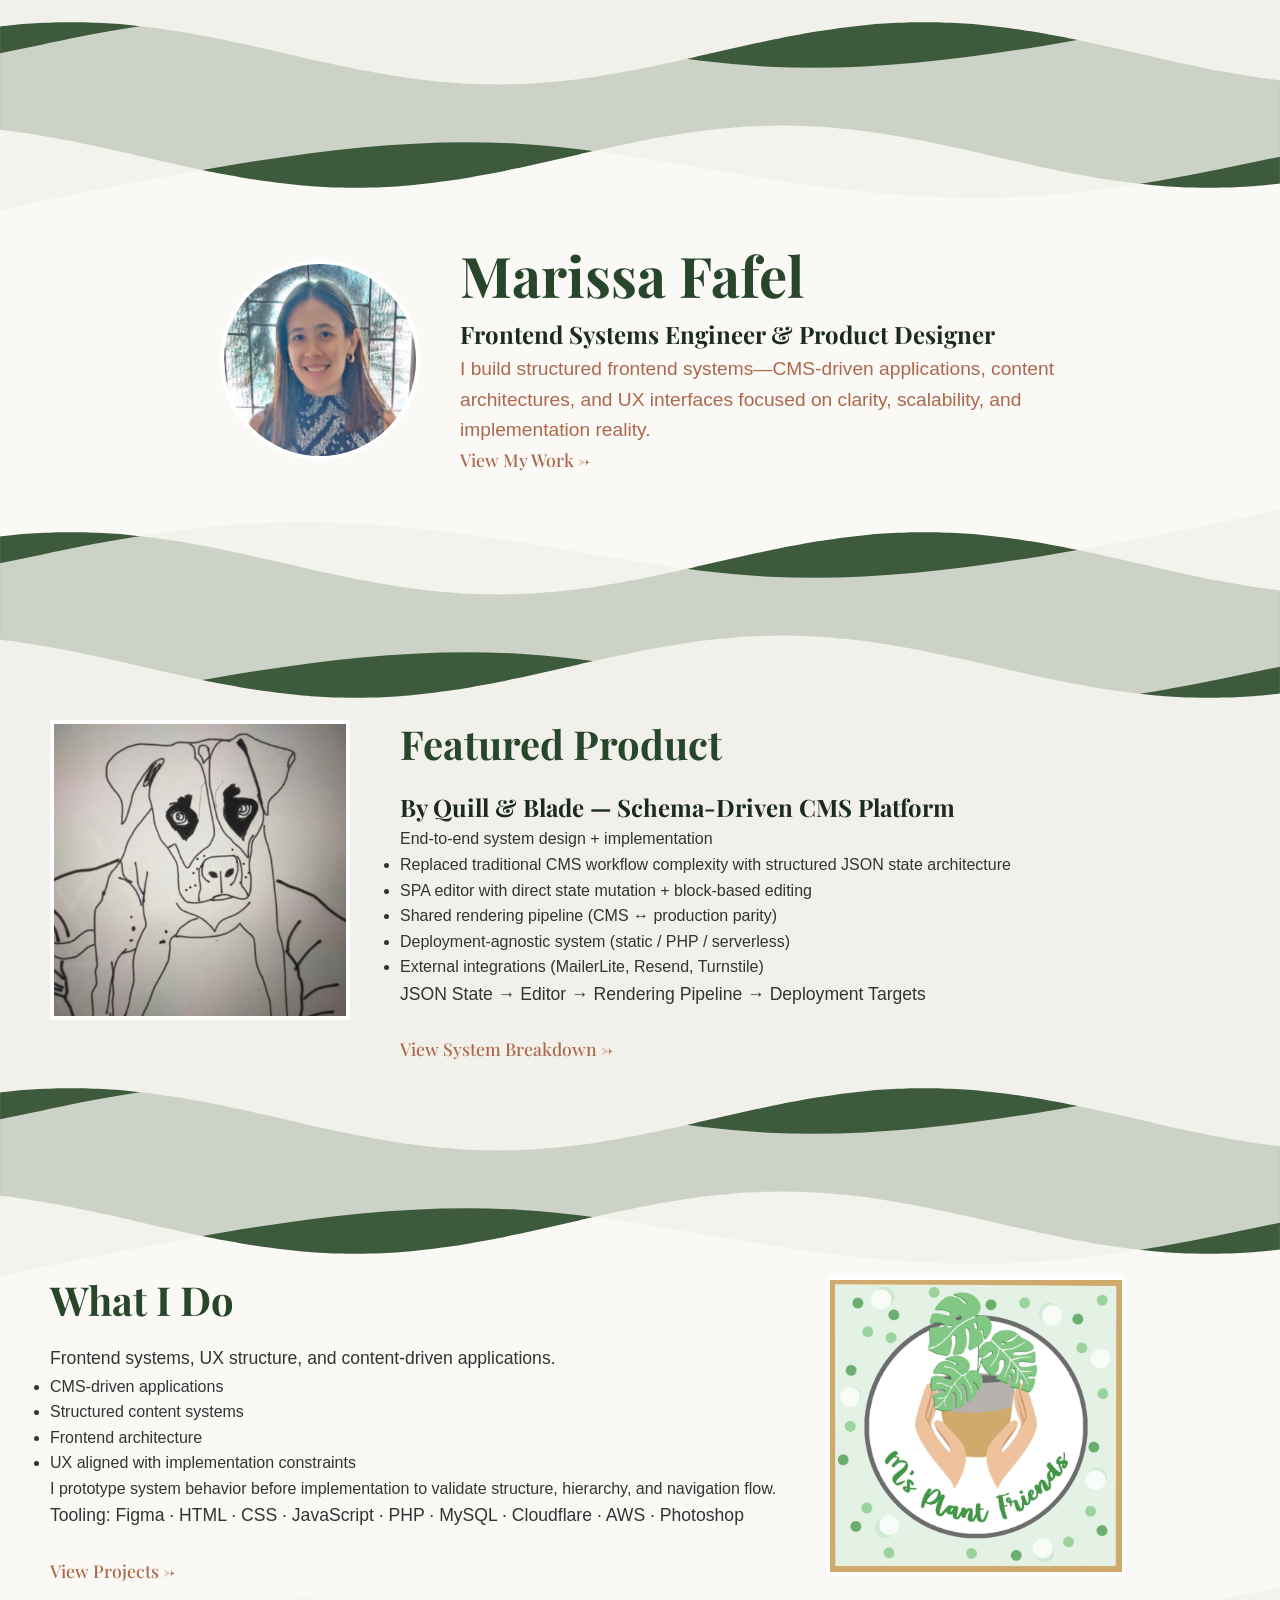
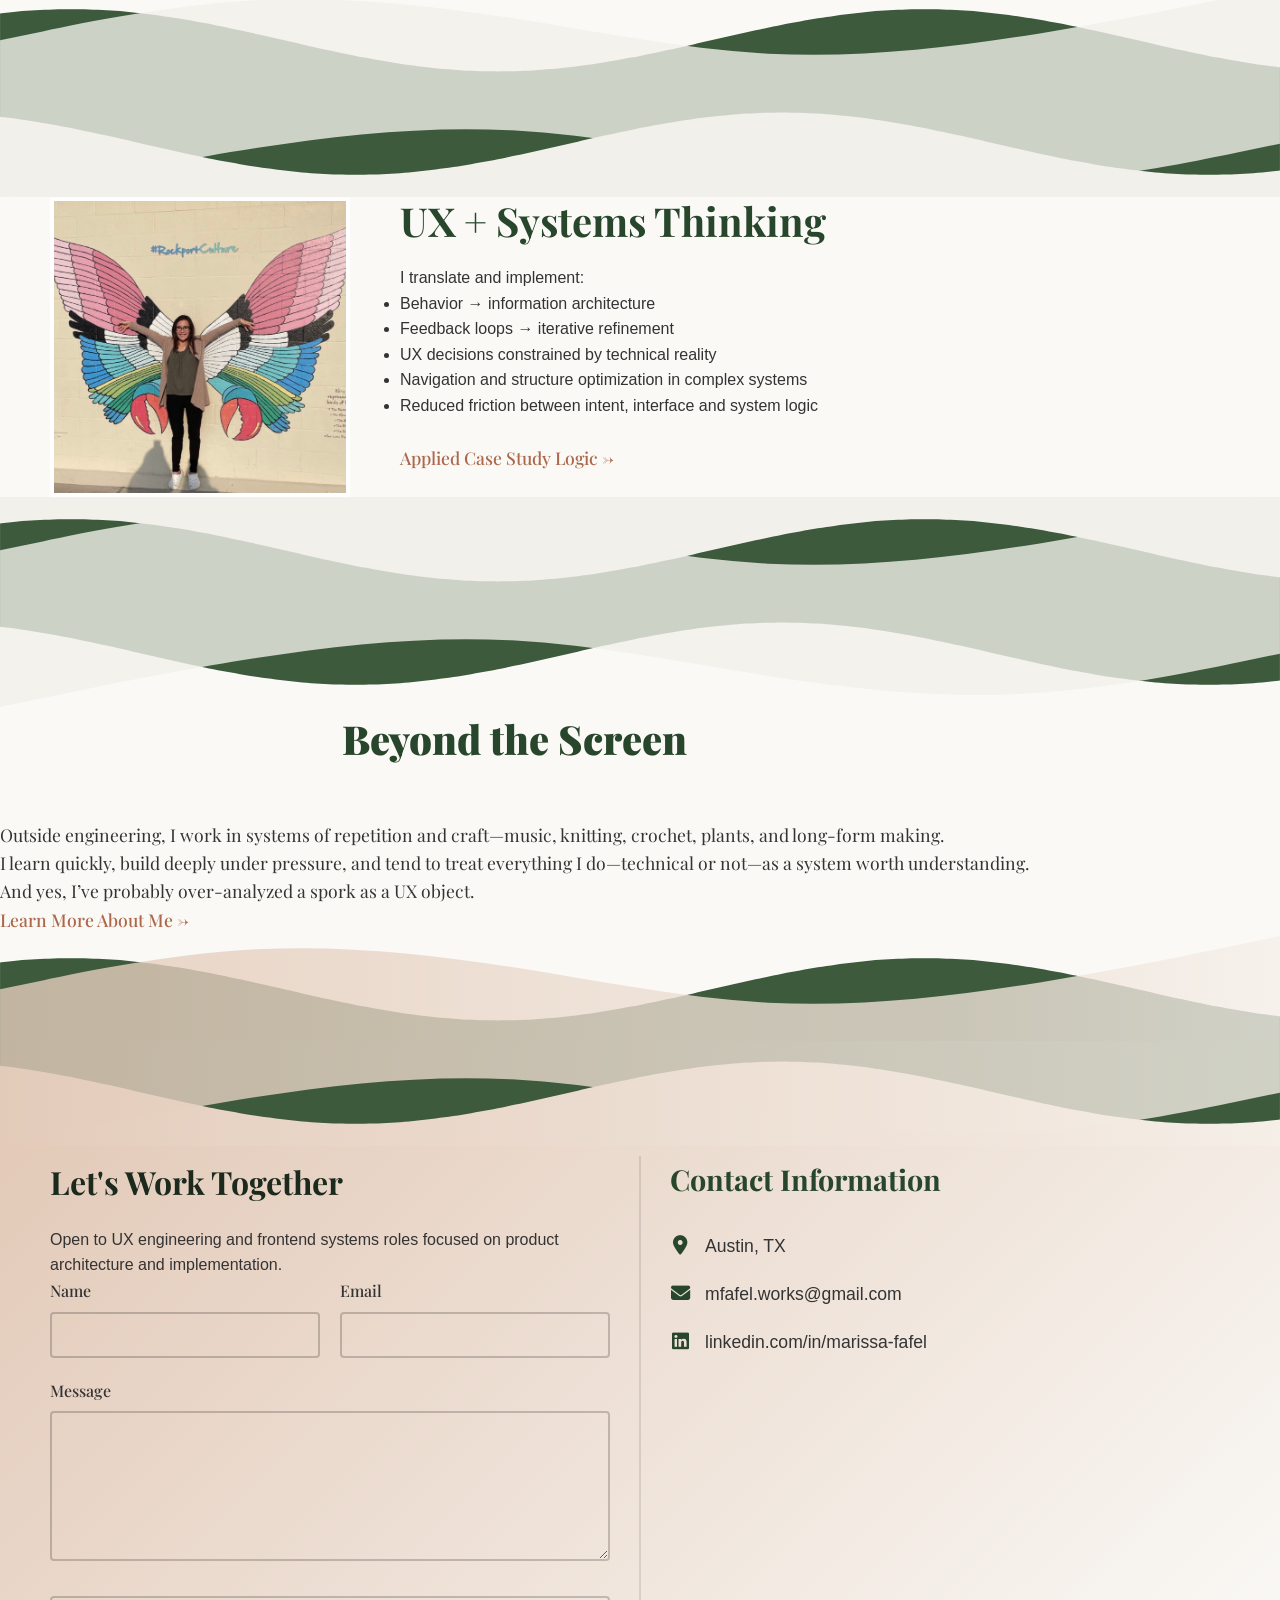
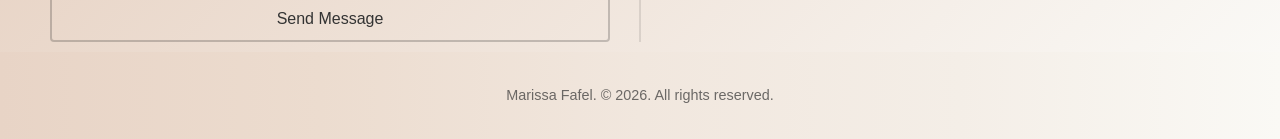
==== commit d12d867c: "Update index.html" ====
--- a/index.html
+++ b/index.html
@@ -32,9 +32,9 @@
       <div class="wave-up"></div>
       <div class="wave-down-two"></div>
       <!-- New Section -->
-      <section id="web-design" class="content-section">
+      <section id="web-design" class="content-section split-visual-left">
         <div class="inner">
-          <div class="section-content split-visual-left">
+          <div class="section-content">
             <div class="visual">
               <div class="media">
                 <img src="assets/images/sketch.jpg" alt="" style="width: 100%; height: 100%; object-fit: cover; border-radius: 0%" />
@@ -63,9 +63,9 @@
       <div class="wave-up-two"></div>
       <div class="wave-down"></div>
       <!-- New Section -->
-      <section id="web-design" class="content-section">
+      <section id="web-design" class="content-section split-visual-right">
         <div class="inner">
-          <div class="section-content split-visual-right">
+          <div class="section-content">
             <div class="content">
               <h1>What I Do</h1>
               <p class="experience-summary">Frontend systems, UX structure, and content-driven applications.</p>
@@ -91,9 +91,9 @@
       <div class="wave-up"></div>
       <div class="wave-down-two"></div>
       <!-- Power Skills Section -->
-      <section id="power-skills" class="content-section">
+      <section id="power-skills" class="content-section split-visual-left">
         <div class="inner">
-          <div class="section-content power-skills-content split-visual-left">
+          <div class="section-content power-skills-content">
              <div class="visual">
               <div class="media">
                 <img src="assets/images/Powerskills.jpg" alt="" style="width: 100%; height: 100%; object-fit: cover; border-radius: 0%" />
@@ -120,7 +120,7 @@
       <div class="wave-up-two"></div>
       <div class="wave-down"></div>
       <!-- About Me Bubbles -->
-      <section id="about-me" class="content-section">
+      <section id="about-me" class="content-section split-visual-right">
         <div class="inner">
           <h1 class="section-title">Beyond the Screen</h1>
           <p class="about-explain bubble-caption">
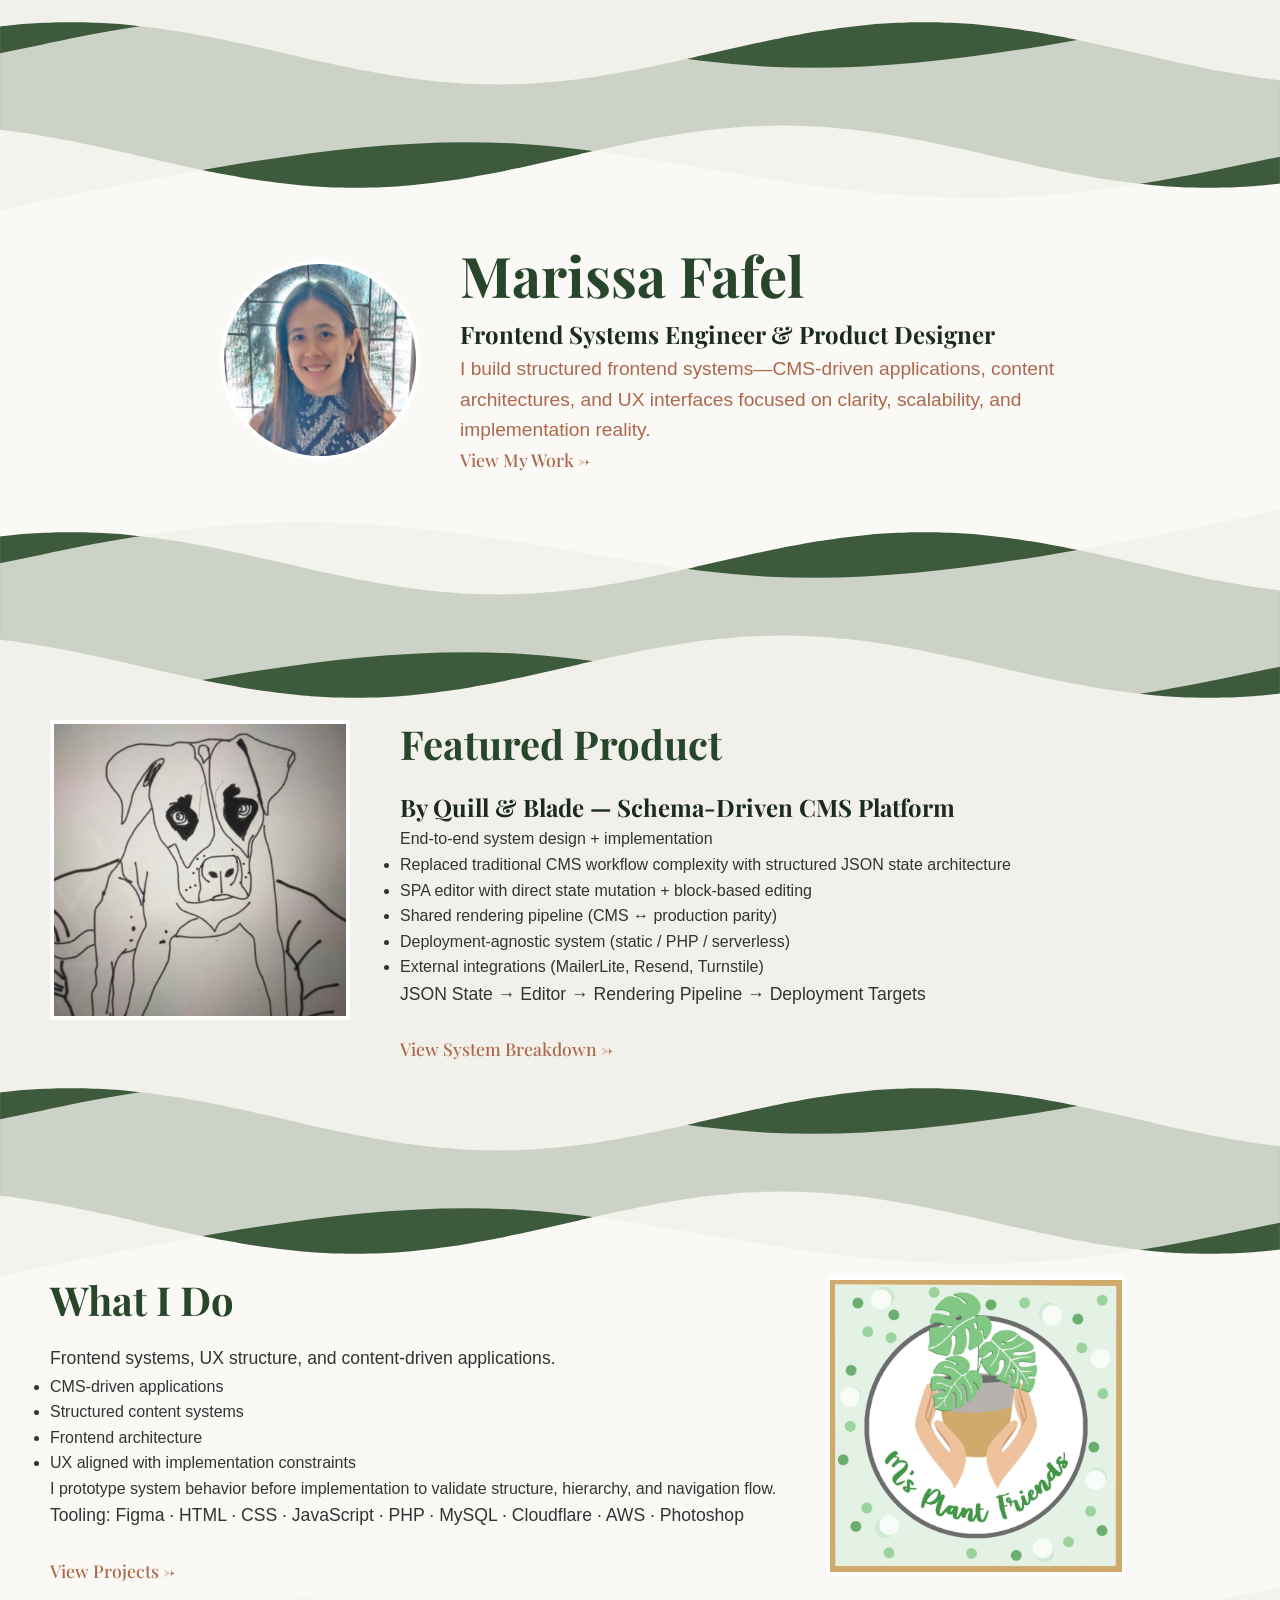
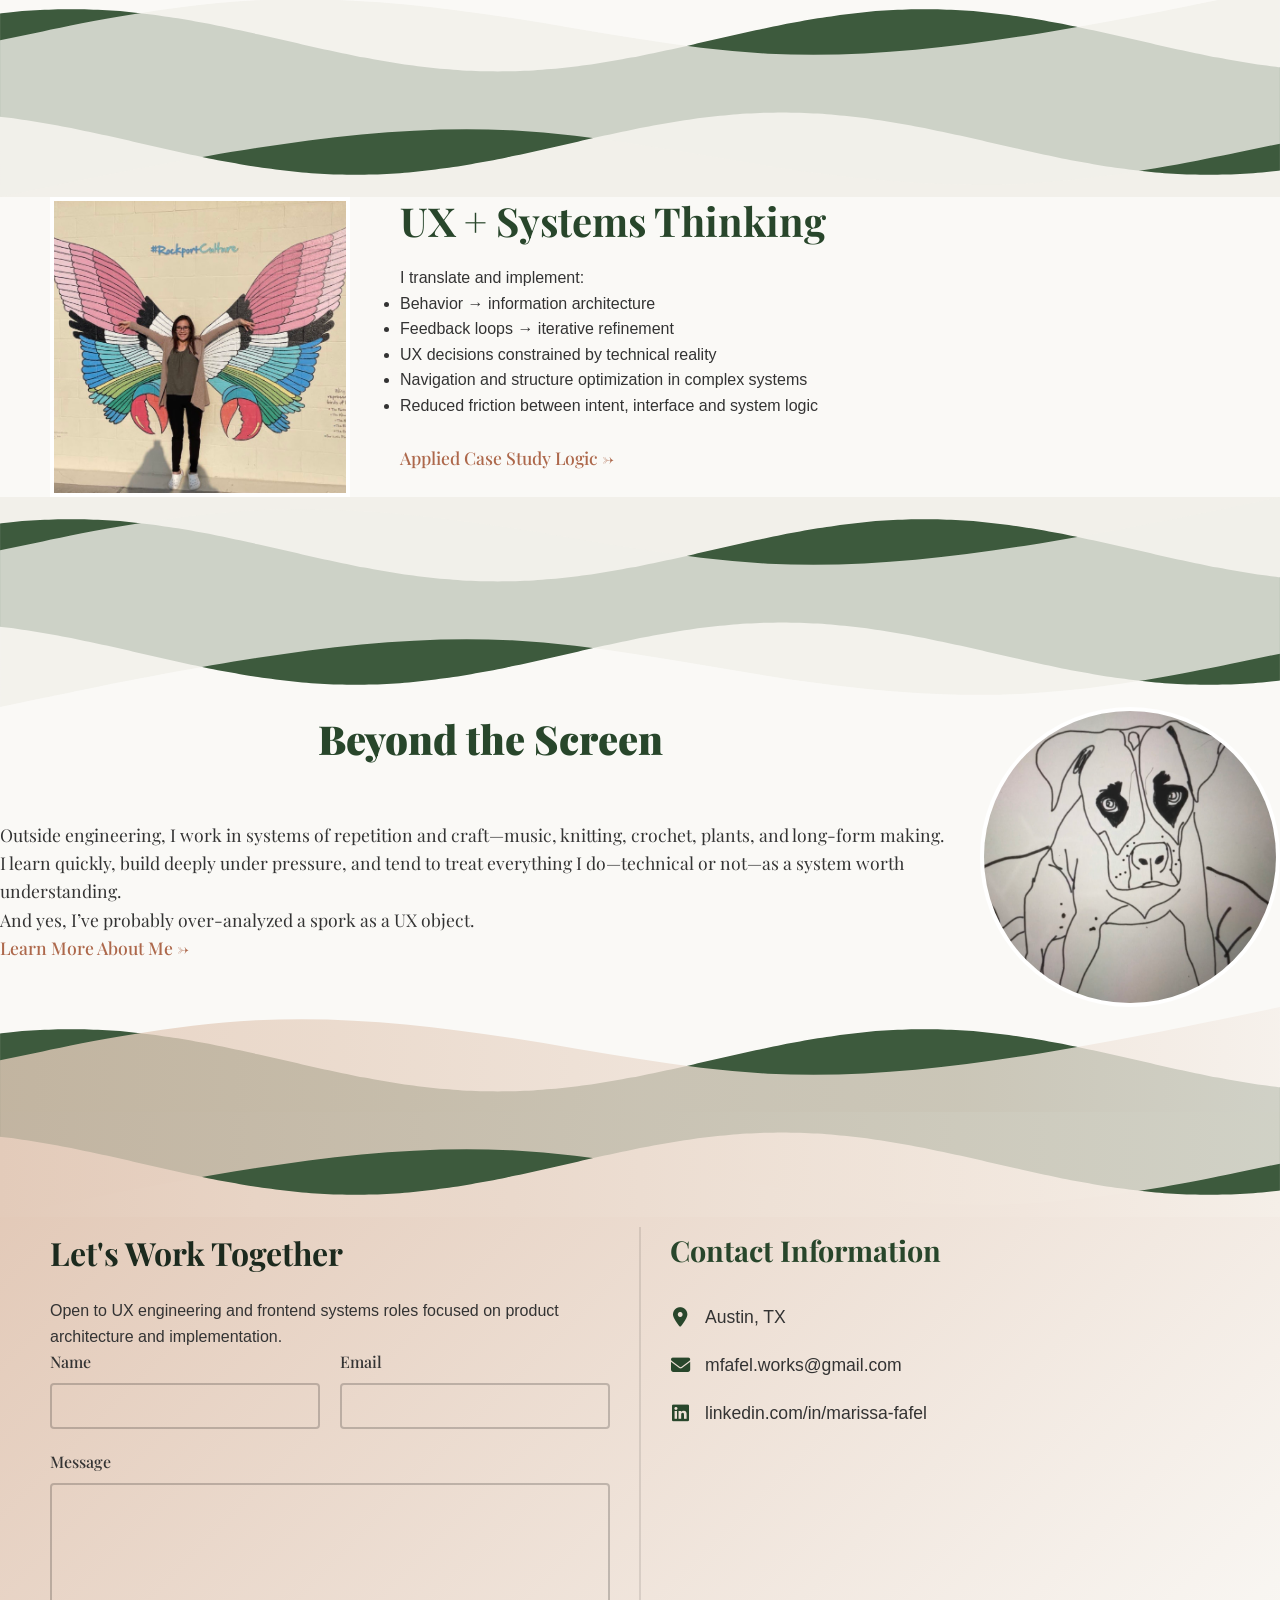
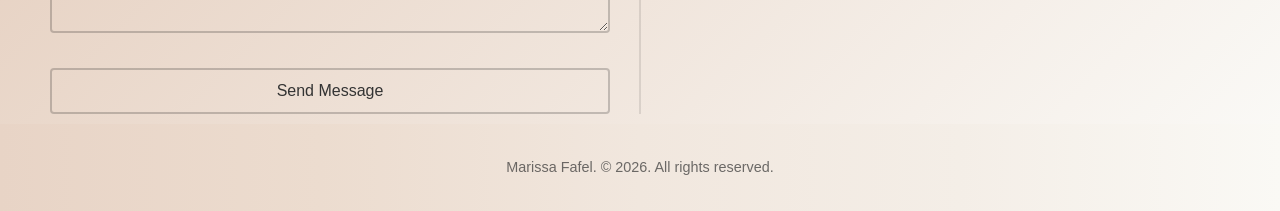
==== commit 21361474: "Update index.html" ====
--- a/index.html
+++ b/index.html
@@ -130,6 +130,11 @@
           </p>
          <a href="/html-portfolio/about" class="learn-more-btn" title="Detailed portfolio page">Learn More About Me →</a>
             </div>
+        <div class="visual">
+              <div class="media photo-circle">
+                <img src="assets/images/sketch.jpg" alt="" style="width: 100%; height: 100%; object-fit: cover; border-radius: 0%" />
+              </div>
+            </div>
       </section>
       <!-- Soft Wave Divider -->
       <div class="wave-last"></div>
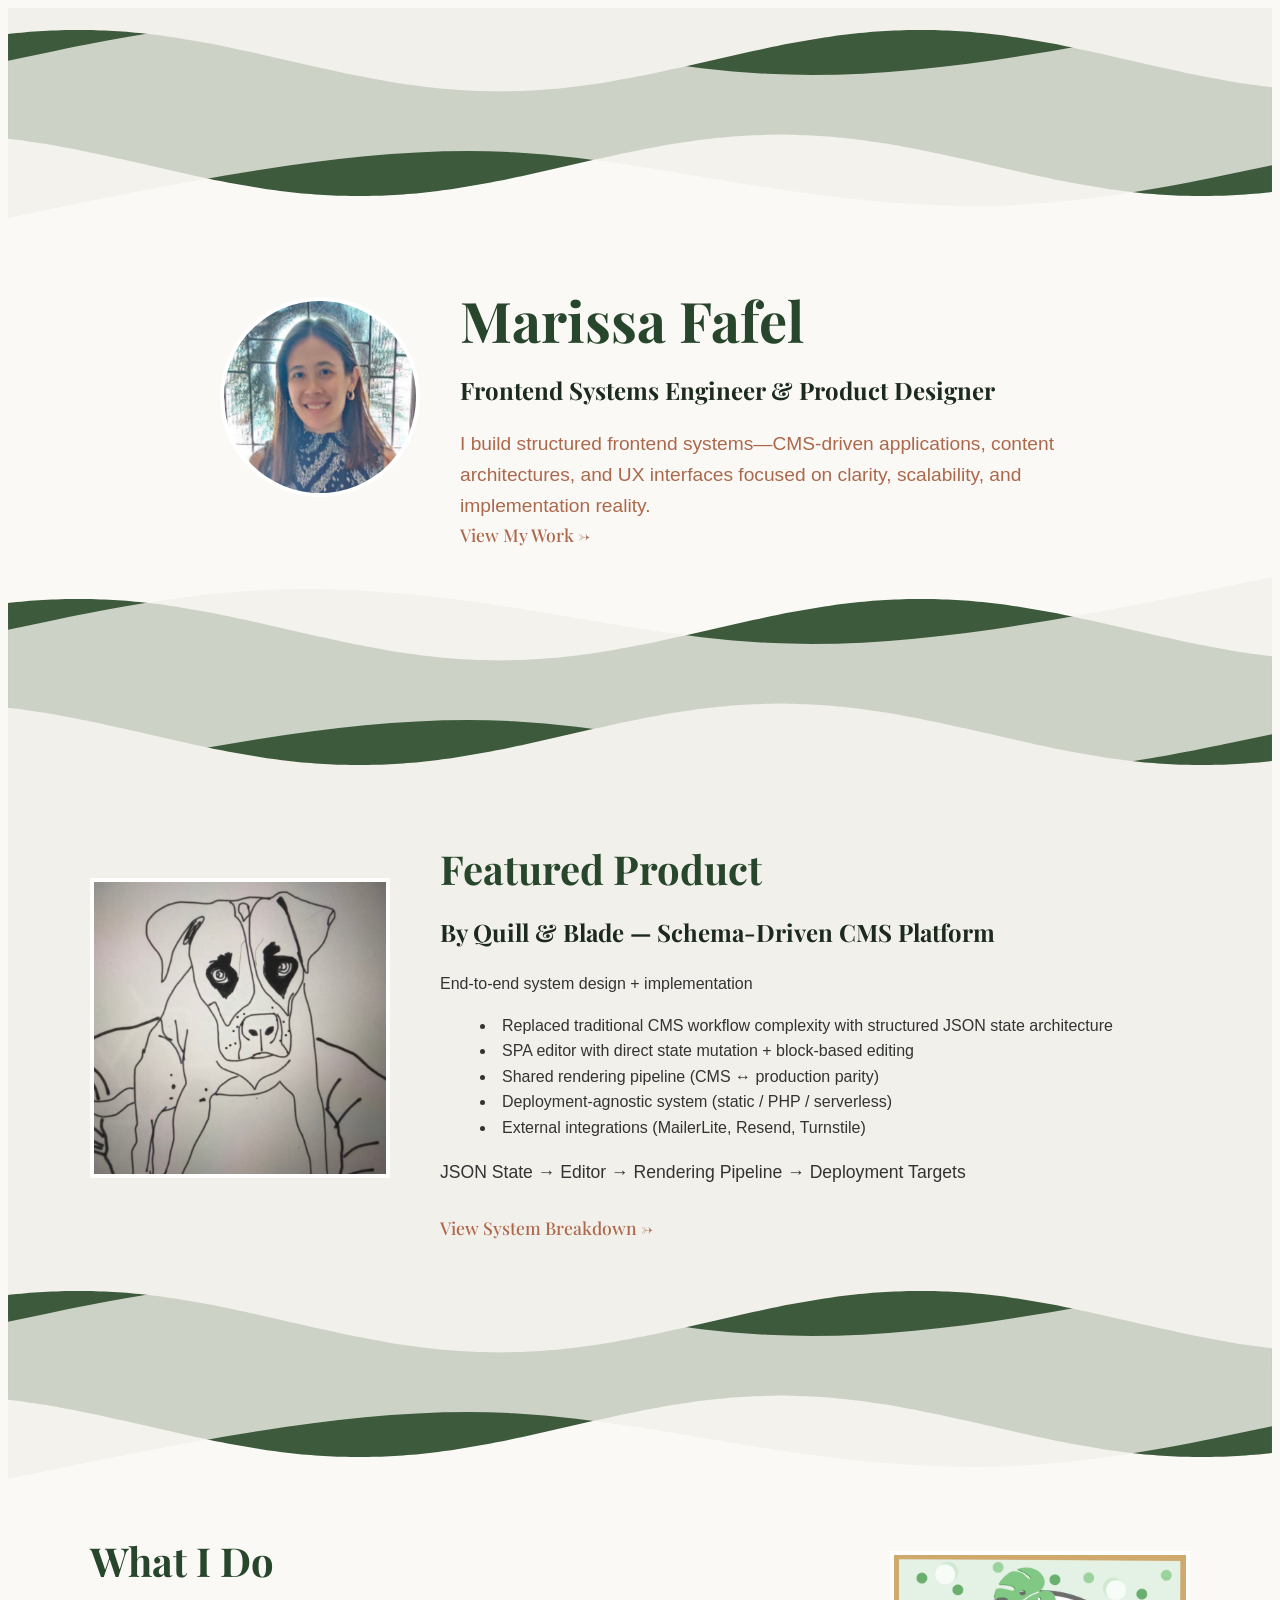
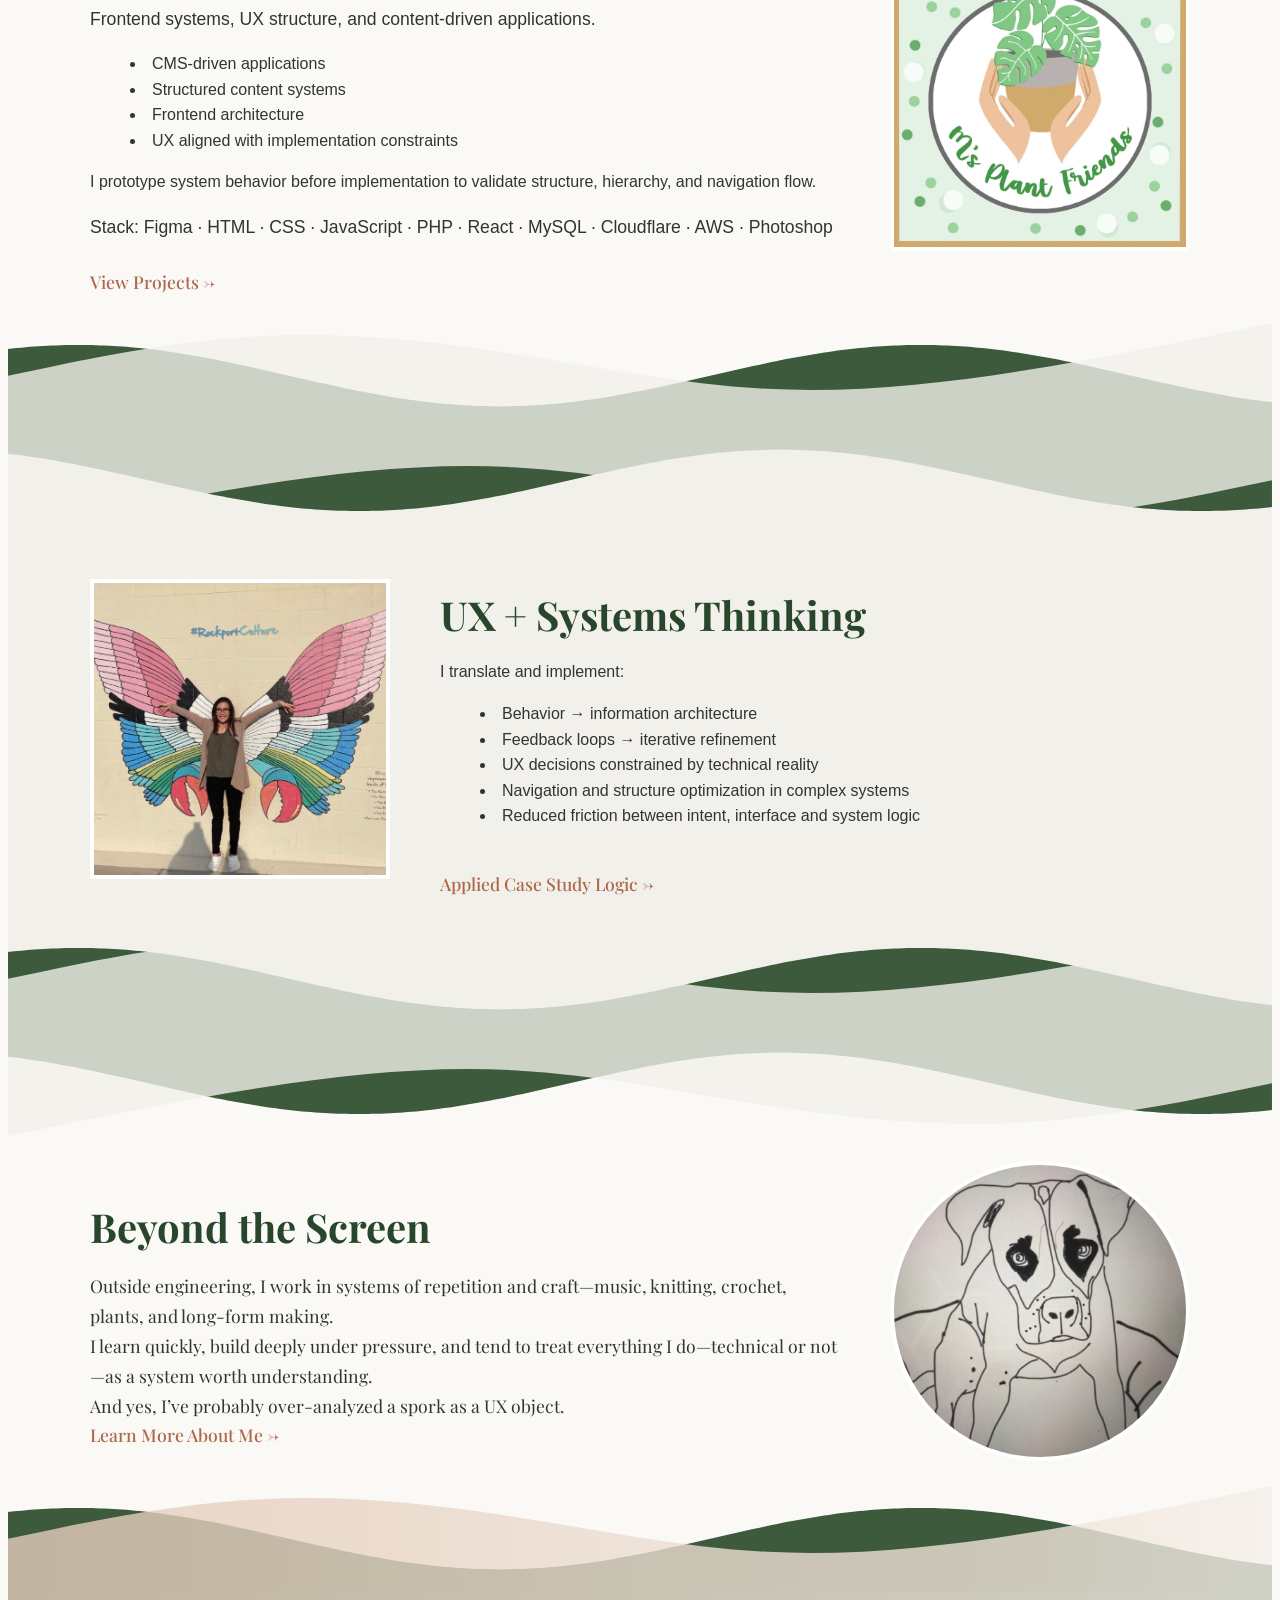
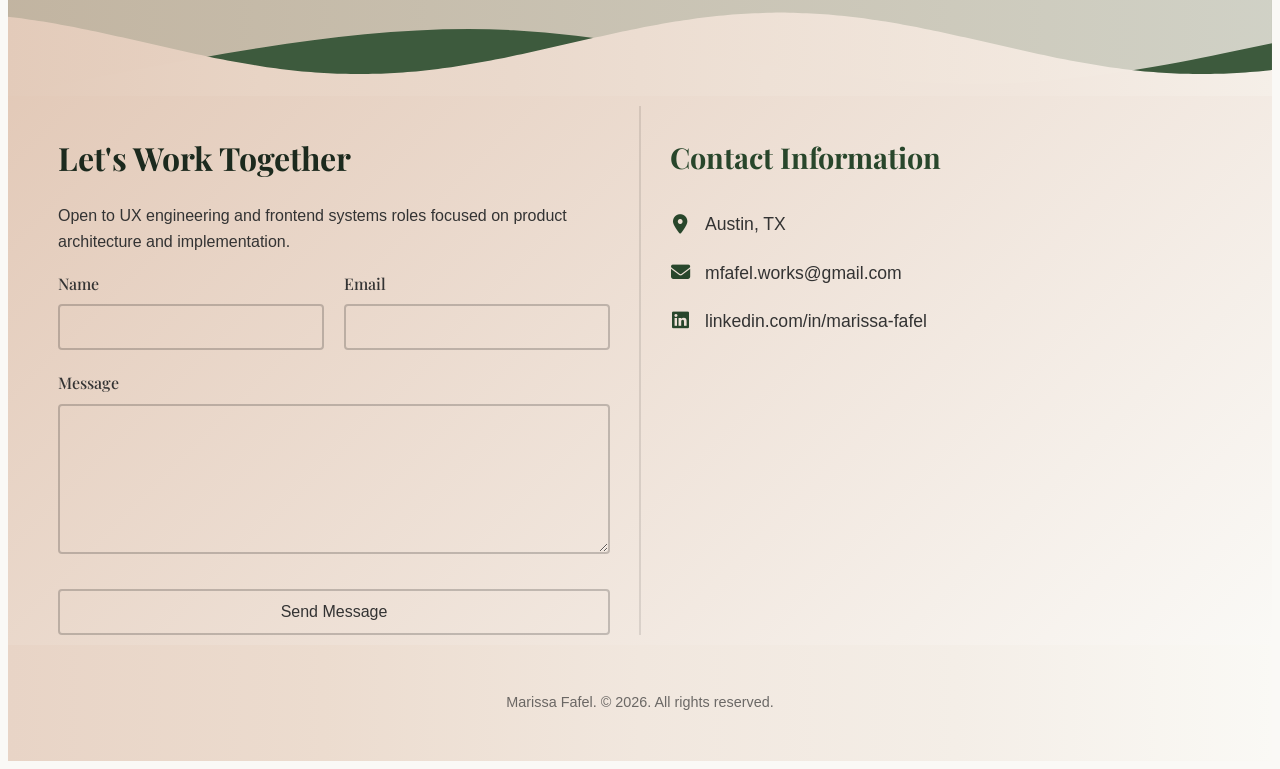
==== commit d0fde8f3: "Update index.html" ====
--- a/index.html
+++ b/index.html
@@ -31,7 +31,7 @@
       <!-- Soft Wave Divider -->
       <div class="wave-up"></div>
       <div class="wave-down-two"></div>
-      <!-- New Section -->
+      <!-- Featured Section -->
       <section id="web-design" class="content-section split-visual-left">
         <div class="inner">
           <div class="section-content">
@@ -51,10 +51,9 @@
                 <li>Deployment-agnostic system (static / PHP / serverless)</li>
                 <li>External integrations (MailerLite, Resend, Turnstile)</li>
               </ul>
-              <p class="experience-summary">
-                JSON State → Editor → Rendering Pipeline → Deployment Targets
-              </p>
-              <br> <a href="#" class="learn-more-btn" title="Detailed portfolio page">View System Breakdown →</a>
+              <p class="experience-summary"> JSON State → Editor → Rendering Pipeline → Deployment Targets </p>
+              <br>
+              <a href="#" class="learn-more-btn" title="Detailed portfolio page">View System Breakdown →</a>
             </div>
           </div>
         </div>
@@ -62,7 +61,7 @@
       <!-- Soft Wave Divider -->
       <div class="wave-up-two"></div>
       <div class="wave-down"></div>
-      <!-- New Section -->
+      <!-- Experience / Behavior Section-->
       <section id="web-design" class="content-section split-visual-right">
         <div class="inner">
           <div class="section-content">
@@ -76,8 +75,9 @@
                 <li>UX aligned with implementation constraints</li>
               </ul>
               <p>I prototype system behavior before implementation to validate structure, hierarchy, and navigation flow.</p>
-              <p class="tech-stack experience-summary"> Tooling: Figma · HTML · CSS · JavaScript · PHP · MySQL · Cloudflare · AWS · Photoshop </p>
-            <br> <a href="#" class="learn-more-btn" title="Detailed portfolio page">View Projects →</a>
+              <p class="tech-stack experience-summary"> Stack: Figma · HTML · CSS · JavaScript · PHP · React · MySQL · Cloudflare · AWS · Photoshop </p>
+              <br>
+              <a href="#" class="learn-more-btn" title="Detailed portfolio page">View Projects →</a>
             </div>
             <div class="visual">
               <div class="media">
@@ -90,11 +90,11 @@
       <!-- Soft Wave Divider -->
       <div class="wave-up"></div>
       <div class="wave-down-two"></div>
-      <!-- Power Skills Section -->
+      <!-- Power Skills / Systems Thinking Section -->
       <section id="power-skills" class="content-section split-visual-left">
         <div class="inner">
           <div class="section-content power-skills-content">
-             <div class="visual">
+            <div class="visual">
               <div class="media">
                 <img src="assets/images/Powerskills.jpg" alt="" style="width: 100%; height: 100%; object-fit: cover; border-radius: 0%" />
               </div>
@@ -110,7 +110,8 @@
                   <li>Navigation and structure optimization in complex systems</li>
                   <li>Reduced friction between intent, interface and system logic</li>
                 </ul>
-                <br> <a href="#" class="learn-more-btn" title="Detailed portfolio page">Applied Case Study Logic →</a>
+                <br>
+                <a href="#" class="learn-more-btn" title="Detailed portfolio page">Applied Case Study Logic →</a>
               </div>
             </div>
           </div>
@@ -119,22 +120,22 @@
       <!-- Soft Wave Divider -->
       <div class="wave-up-two"></div>
       <div class="wave-down"></div>
-      <!-- About Me Bubbles -->
+      <!-- About Me / Beyond the Screen Section-->
       <section id="about-me" class="content-section split-visual-right">
         <div class="inner">
-          <h1 class="section-title">Beyond the Screen</h1>
-          <p class="about-explain bubble-caption">
-            Outside engineering, I work in systems of repetition and craft—music, knitting, crochet, plants, and long-form making.<br>
-            I learn quickly, build deeply under pressure, and tend to treat everything I do—technical or not—as a system worth understanding.<br>
-            And yes, I’ve probably over-analyzed a spork as a UX object.
-          </p>
-         <a href="/html-portfolio/about" class="learn-more-btn" title="Detailed portfolio page">Learn More About Me →</a>
+          <div class="section-content">
+            <div class="content">
+              <h1>Beyond the Screen</h1>
+              <p class="about-explain bubble-caption experience-summary"> Outside engineering, I work in systems of repetition and craft—music, knitting, crochet, plants, and long-form making. <br> I learn quickly, build deeply under pressure, and tend to treat everything I do—technical or not—as a system worth understanding. <br> And yes, I’ve probably over-analyzed a spork as a UX object. </p>
+              <a href="/html-portfolio/about" class="learn-more-btn" title="Detailed portfolio page">Learn More About Me →</a>
             </div>
-        <div class="visual">
+            <div class="visual">
               <div class="media photo-circle">
                 <img src="assets/images/sketch.jpg" alt="" style="width: 100%; height: 100%; object-fit: cover; border-radius: 0%" />
               </div>
             </div>
+          </div>
+        </div>
       </section>
       <!-- Soft Wave Divider -->
       <div class="wave-last"></div>
